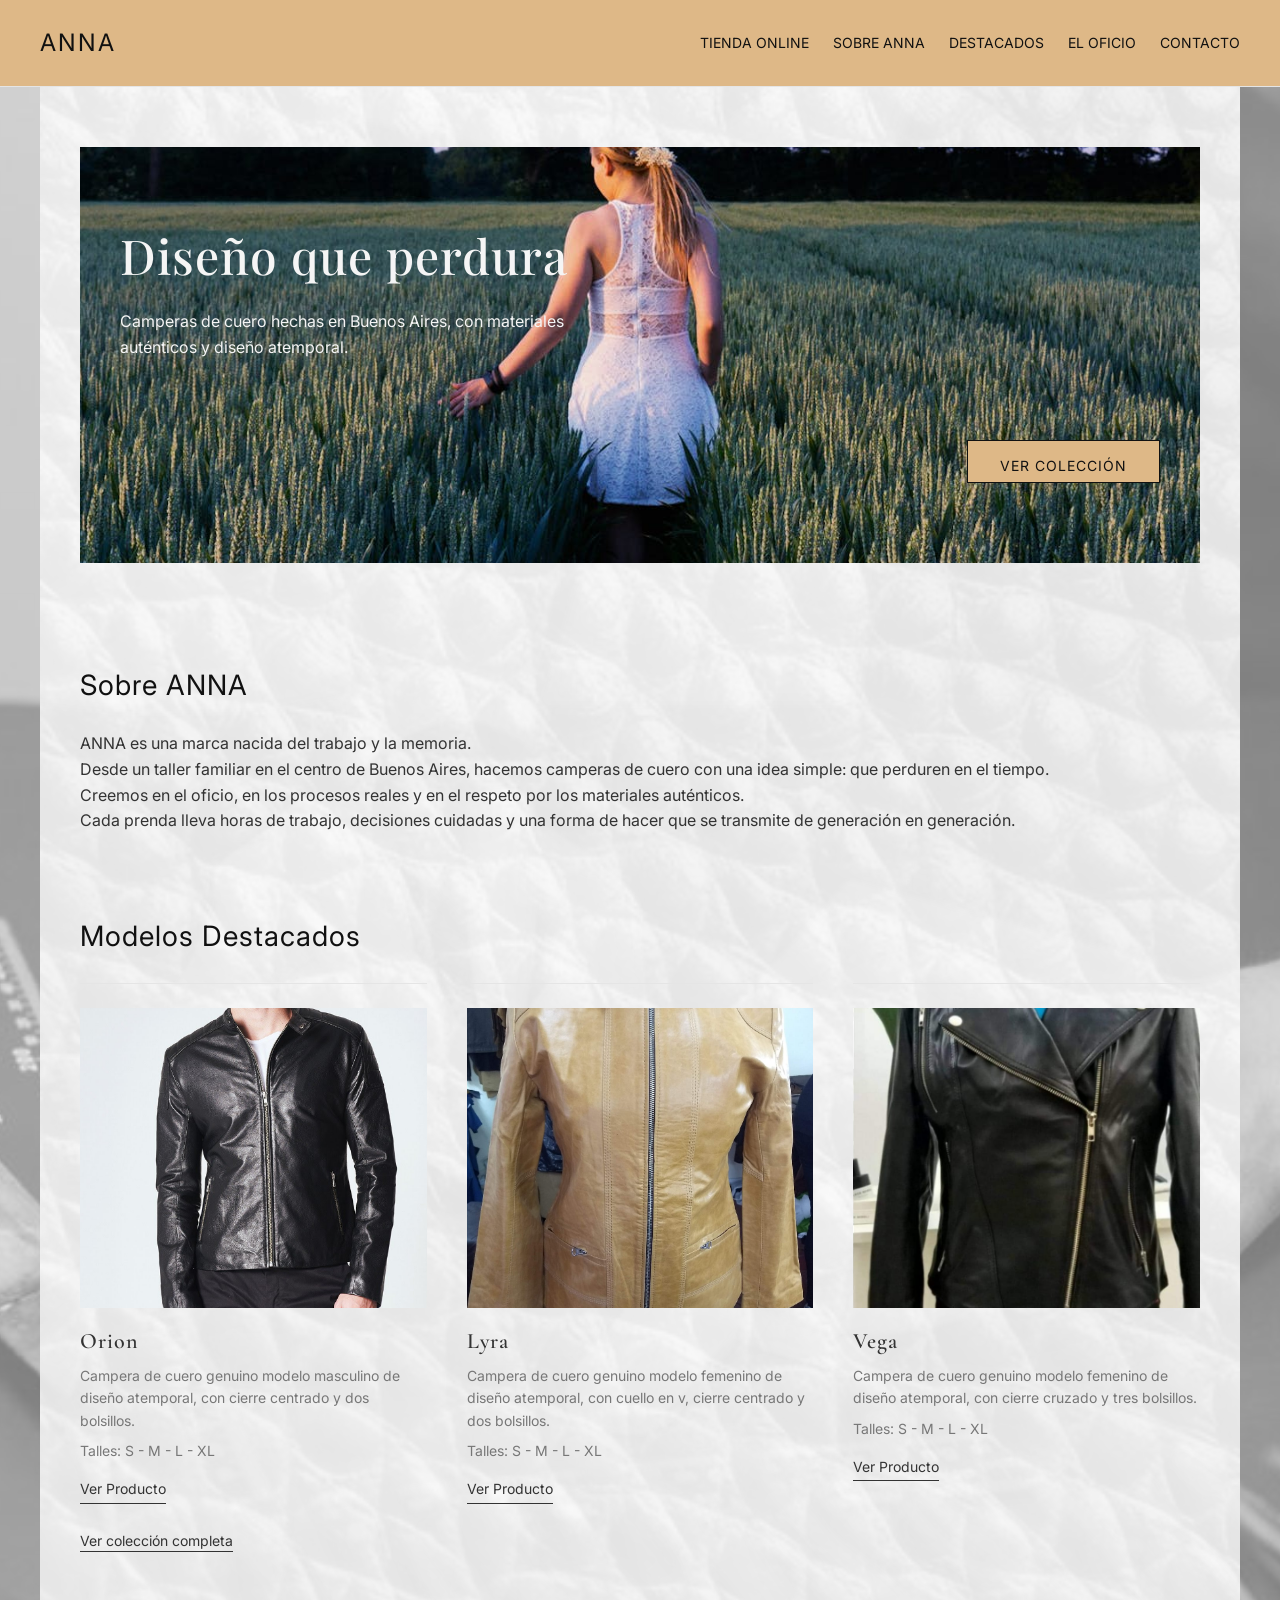
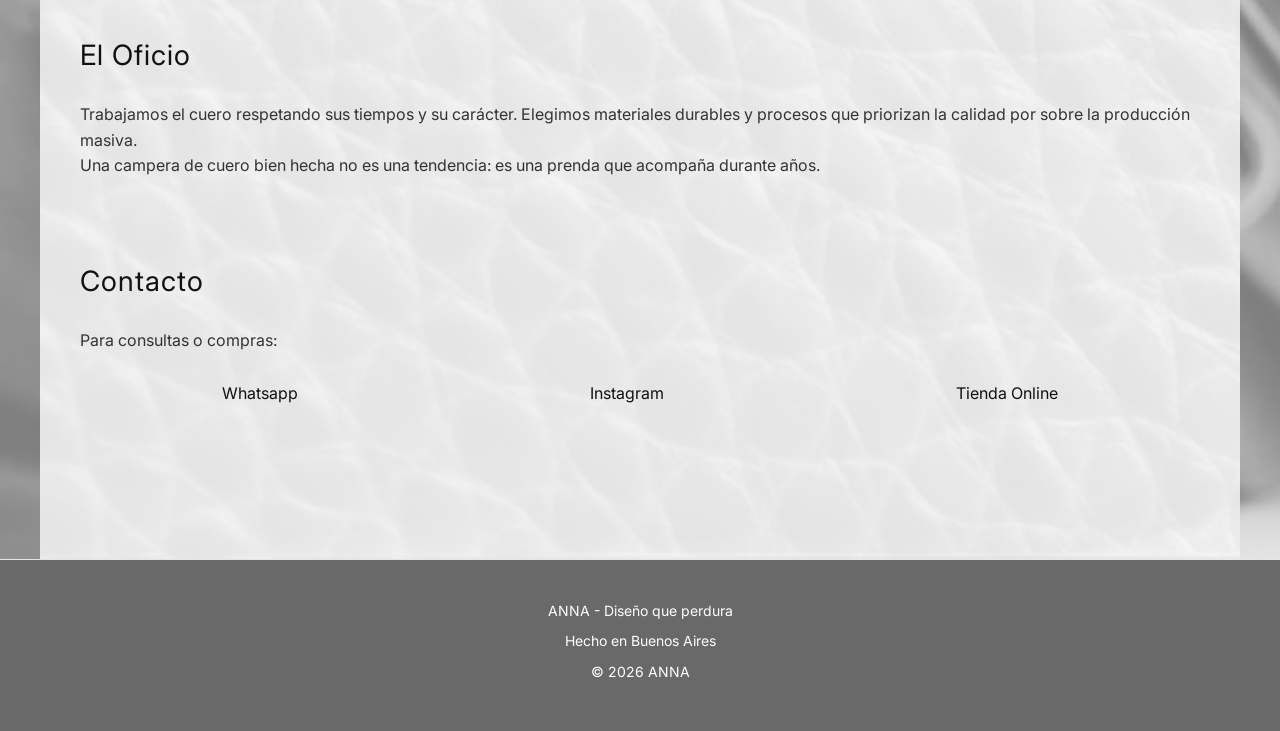
==== index.html @ 4c932712 "se agrega archivos version uno proyecto" ====
<!DOCTYPE html>
<html lang="en">
<head>
    <meta charset="UTF-8">
    <meta name="viewport" content="width=device-width, initial-scale=1.0">
    <link rel="stylesheet" href="styles/styles.css">
    <link rel="preconnect" href="https://fonts.googleapis.com">
    <link rel="preconnect" href="https://fonts.gstatic.com" crossorigin>
    <link href="https://fonts.googleapis.com/css2?family=Inter:wght@300;400;500&family=Cormorant+Garamond:wght@400;500&display=swap" rel="stylesheet">
    <link href="https://fonts.googleapis.com/css2?family=Inter:wght@300;400;500&family=Cormorant+Garamond:wght@400;500&family=Playfair+Display:wght@400;500&display=swap" rel="stylesheet">
    <title>ANNA - Diseño que perdura</title>
</head>

<body>
    <!-- HEADER -->
    <header>
        <div>
            <!-- LOGO -->
            <a href="index.html">
                <h1>ANNA</h1>
            </a>
        </div>

        <nav>
            <ul>
                <li><a href="#">Tienda Online</a></li>
                <li><a href="#sobre-anna">Sobre ANNA</a></li>
                <li><a href="#destacados">Destacados</a></li>
                <li><a href="#oficio">El Oficio</a></li>
                <li><a href="#contacto">Contacto</a></li>
            </ul>
        </nav>
    </header>

    <!-- MAIN -->
    <main>
        <!-- Presentacion -->
        <div class="contenedor">

            <section id="hero">
                <h2>Diseño que perdura</h2>
                <p>
                    Camperas de cuero hechas en Buenos Aires, con materiales auténticos y diseño atemporal.
                </p>
                <a href="pages/coleccion.html" class="btn-principal">Ver colección</a>
            </section>

            <!-- Sobre ANNA -->
            <section id="sobre-anna">
                <h2>Sobre ANNA</h2>

                <p>
                    ANNA es una marca nacida del trabajo y la memoria.
                </p>
                <p>
                    Desde un taller familiar en el centro de Buenos Aires, hacemos camperas de cuero con una idea simple: que perduren en el tiempo.
                </p>
                <p>
                    Creemos en el oficio, en los procesos reales y en el respeto por los materiales auténticos.
                </p>
                <p>
                    Cada prenda lleva horas de trabajo, decisiones cuidadas y una forma de hacer que se transmite de generación en generación.
                </p>
            </section>

            <!-- Destacados -->
            <section id="destacados">
                <h2>Modelos Destacados</h2>

                <div class="grilla-productos">

                    <article>
                        <div class="imagen-producto">
                            <img src="images/modelo-orion-01.png" alt="Campera de cuero">
                        </div>
                        
                        <h3>Orion</h3>
                        <p>Campera de cuero genuino modelo masculino de diseño atemporal, con cierre centrado y dos bolsillos.</p>
                        <p>Talles: S - M - L - XL</p>
                        <a href="#" class="btn-secundario">Ver Producto</a>
                    </article>

                    <article>
                        <div class="imagen-producto">
                            <img src="images/modelo-lyra-01.png" alt="Campera de cuero">
                        </div>
                        
                        <h3>Lyra</h3>
                        <p>Campera de cuero genuino modelo femenino de diseño atemporal, con cuello en v, cierre centrado y dos bolsillos.</p>
                        <p>Talles: S - M - L - XL</p>
                        <a href="#" class="btn-secundario">Ver Producto</a>
                    </article>

                    <article>
                        <div class="imagen-producto">
                            <img src="images/modelo-vega-01.png" alt="Campera de cuero">
                        </div>

                        <h3>Vega</h3>
                        <p>Campera de cuero genuino modelo femenino de diseño atemporal, con cierre cruzado y tres bolsillos.</p>
                        <p>Talles: S - M - L - XL</p>
                        <a href="#" class="btn-secundario">Ver Producto</a>
                    </article>
                    
                </div>

                <a href="pages/coleccion.html" class="btn-secundario">Ver colección completa</a>
            </section>


            <!-- El Oficio -->
            <section id="oficio">
                <h2>El Oficio</h2>

                <p>
                    Trabajamos el cuero respetando sus tiempos y su carácter.
                    Elegimos materiales durables y procesos que priorizan la calidad
                    por sobre la producción masiva.   
                </p>
                <p>
                    Una campera de cuero bien hecha no es una tendencia:
                    es una prenda que acompaña durante años.
                </p>
            </section>

            <!-- Contacto -->
            <section id="contacto">
                <h2>Contacto</h2>

                <p>Para consultas o compras:</p>

                <ul>
                    <li><a href="#">Whatsapp</a></li>
                    <li><a href="#">Instagram</a></li>
                    <li><a href="#">Tienda Online</a></li>
                </ul>
            </section>

        </div>
    </main>

    <!-- FOOTER -->
    <footer>
        <p>ANNA - Diseño que perdura</p>
        <p>Hecho en Buenos Aires</p>
        <p>&copy; 2026 ANNA</p>
    </footer>
</body>

</html>
---- styles/styles.css ----
/* RESET */
* {
    margin: 0;
    padding: 0;
    box-sizing: border-box;
}

/* VARIABLES DE COLOR */
:root {
    --negro: #111;
    --gris-oscuro: #333;
    --gris-medio: #777;
    --gris-claro: #e5e5e5;
    --blanco: #fff;
}

/* ESTILOS GENERALES */
body {
    font-family: 'Inter', sans-serif;
    background-color: var(--blanco);
    color: var(--gris-oscuro);
    line-height: 1.6;
}

/* LINKS */
a {
    text-decoration: none;
    color: var(--negro);
}

a:hover {
    opacity: 0.7;
}

/* HEADER */
header {
    display: flex;
    justify-content: space-between;
    align-items: center;
    padding: 24px 40px;
    border-bottom: 1px solid var(--gris-claro);
    /* Opcion 1 burlywood */
    /* Opcion 2 whitesmoke */
    background-color: burlywood;
}

header h1 {
    font-size: 24px;
    letter-spacing: 2px;
    font-weight: normal;
}

/* NAV */
nav ul {
    list-style: none;
    display: flex;
    gap: 24px;
}

nav a {
    font-size: 14px;
    text-transform: uppercase;
    color: var(--negro);
}

/* MAIN */
main {
    position: relative;
    width: 100%;
    z-index: 1;
}

    /* CAPA 1: FONDO TOTAL */
main::before {
    content: "";
    position: absolute;
    inset: 0;

    background-image: url("../images/taller-fondo.jpg");
    background-size: cover;
    background-position: center;

    filter: grayscale(100%);
    opacity: 0.50;

    z-index: -2;
}

    /* CAPA 2: CONTENIDO */
.contenedor {
    position: relative;
    max-width: 1200px;
    margin: 0 auto;
    padding: 60px 40px;

    background-color: rgba(255, 255, 255, 0.92);

    z-index: 1;
}

    /* CAPA 2: FONDO */
.contenedor::before {
    content: "";
    position: absolute;
    inset: 0;

    background-image: url("../images/cuero-fondo.jpg");
    background-size: cover;
    background-position: center;

    filter: grayscale(100%);
    opacity: 0.08;

    z-index: -1;
}
    

/* SECCIONES */
section {
    margin-bottom: 80px;
}

section h2 {
    font-size: 28px;
    font-weight: normal;
    margin-bottom: 24px;
    color: var(--negro);
}

/* HERO / PRESENTACION */
#hero {
    position: relative;
    padding: 80px 40px;
    margin-bottom: 100px;

    display: flex;
    flex-direction: column;
    justify-content: center;

    z-index: 1;
}

#hero::before {
    content: "";
    position: absolute;
    inset: 0;

    background-image: url("../images/fondo-hero.jpeg");
    background-size: cover;
    background-position: center;

    z-index: -1;
}

#hero h2 {
    font-family: 'Playfair Display', serif;
    font-size: 48px;
    font-weight: 500;
    line-height: 1.2;
    margin-bottom: 24px;
    color: whitesmoke;
}

#hero p {
    font-family: 'Inter', sans-serif;
    font-size: 16px;
    max-width: 500px;
    margin-bottom: 40px;
    color: whitesmoke;
}

#hero a {
    font-size: 14px;  
    padding-bottom: 4px;
}

/* DESTACADOS / COLECCIÓN */
section h2 {
    font-family: 'Inter', sans-serif;
    font-size: 28px;
    font-weight: 400;
    letter-spacing: 1px;
}

section article {
    border-top: 1px solid var(--gris-claro);
    padding: 24px 0;
}

section article h3 {
    font-size: 20px;
    font-weight: normal;
    margin-bottom: 8px;
}

section article p {
    font-size: 14px;
    color: var(--gris-medio);
    margin-bottom: 8px;
}

section article a {
    font-size: 14px;
    border-bottom: 1px solid var(--gris-oscuro);
    padding-bottom: 2px;
}

/* CONTACTO */
main div section ul {
    padding-top: 16px;
    display: flex;
    justify-content: space-around;
    align-items: center;
    gap: 8px;
}

#contacto ul {
    list-style: none;
}

#contacto li {
    margin-bottom: 12px;
}

#contacto p {
    padding-bottom: 12px;
}

/* FOOTER */
footer {
    border-top: 1px solid var(--gris-claro);
    padding: 40px;
    text-align: center;
    font-size: 14px;
    color: var(--blanco);
    background-color: dimgrey;
}

footer p {
    margin-bottom: 8px;
}

/* GRILLA DE PRODUCTOS */
.grilla-productos {
    display: grid;
    grid-template-columns: repeat(3, 1fr);
    gap: 40px;
}

.grilla-productos article {
    border-top: 1px solid var(--gris-claro);
    padding-top: 24px;
}

.grilla-productos article a {
    display: inline-block;
    margin-top: 8px;
}

.grilla-productos article h3 {
    font-family: 'Cormorant Garamond', serif;
    font-size: 22px;
    font-weight: 580;
    letter-spacing: 1px;
    margin-bottom: 6px;
}

/* IMAGENES DE PRODUCTO */
.imagen-producto {
    width: 100%;
    height: 300px;
    overflow: hidden;
    margin-bottom: 16px;
}

.imagen-producto img {
    width: 100%;
    height: 100%;
    object-fit: cover;
    display: block;
}

/* BOTON PRINCIPAL */
.btn-principal{
    display: inline-block;
    align-self: flex-end;
    margin-top: 40px;
    padding: 14px 32px;

    border: 1px solid var(--negro);
    color: var(--negro);
    background-color: burlywood;

    font-family: 'Inter', sans-serif;
    font-size: 14px;
    letter-spacing: 1px;
    text-transform: uppercase;

    transition: var(--negro) 0.3s ease, color 0.3s ease;
}

.btn-principal:hover {
    background-color: var(--negro);
    color: var(--blanco);
}

/* BOTON SECUNDARIO */
.btn-secundario {
    font-family: 'Inter', sans-serif;
    font-size: 14px;
    color: var(--gris-oscuro);
    border-bottom: 1px solid var(--gris-oscuro);
    padding-bottom: 2px;

    transition: opacity 0.2s ease;
}

.btn-secundario:hover {
    opacity: 0.6;
}
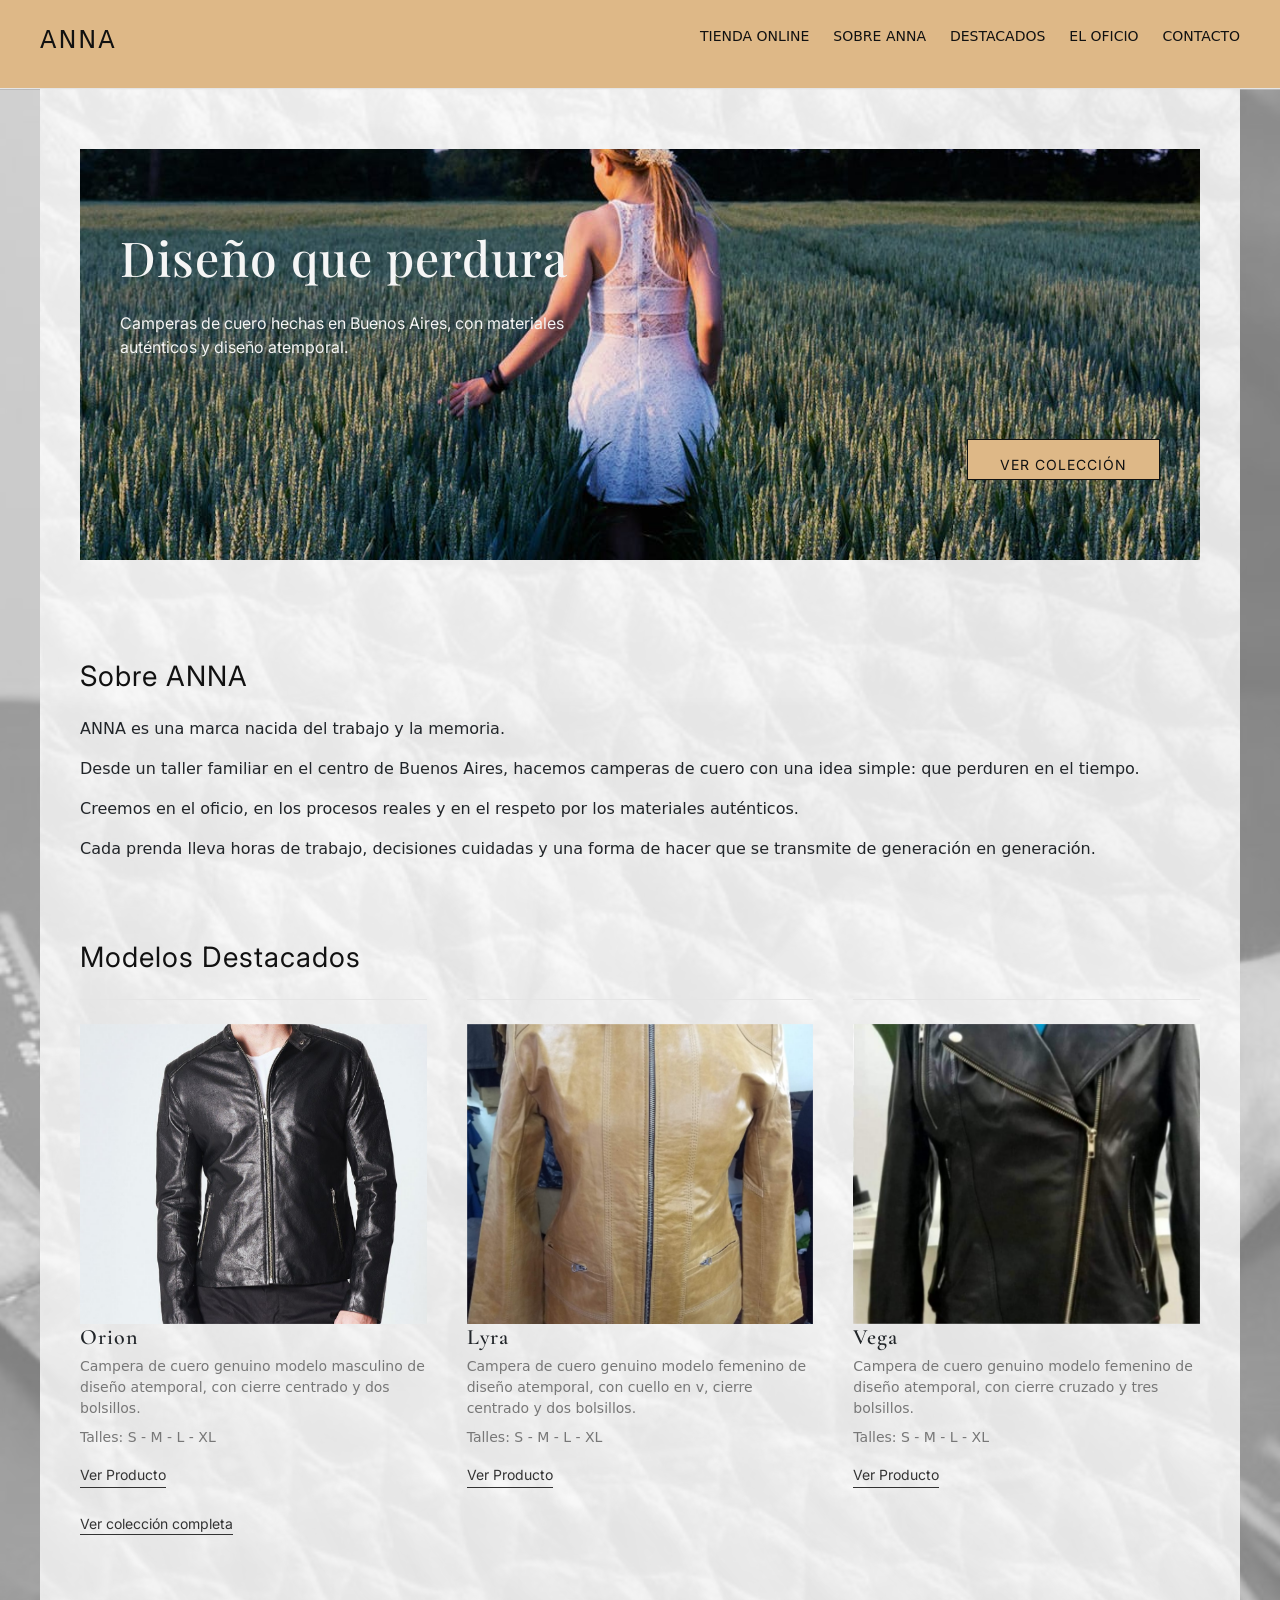
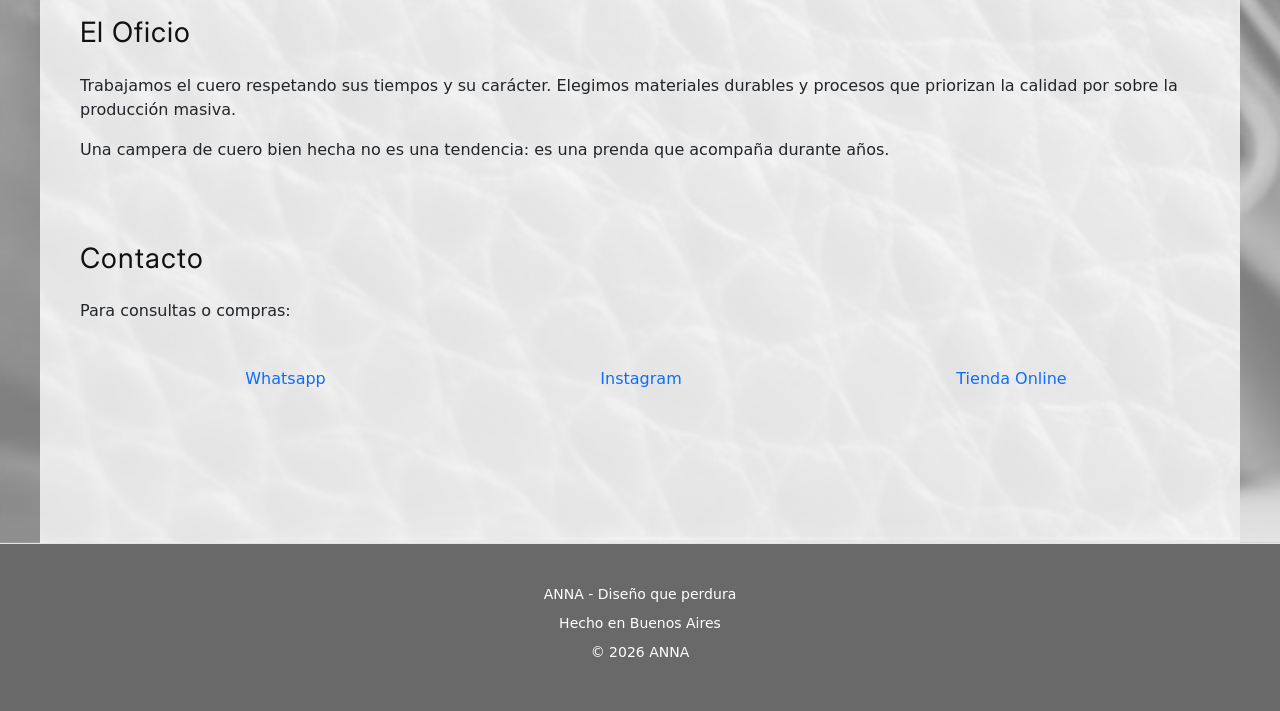
==== commit 06f0c961: "integro carrusel bootstrap en las imagenes de los productos" ====
--- a/index.html
+++ b/index.html
@@ -8,6 +8,7 @@
     <link rel="preconnect" href="https://fonts.gstatic.com" crossorigin>
     <link href="https://fonts.googleapis.com/css2?family=Inter:wght@300;400;500&family=Cormorant+Garamond:wght@400;500&display=swap" rel="stylesheet">
     <link href="https://fonts.googleapis.com/css2?family=Inter:wght@300;400;500&family=Cormorant+Garamond:wght@400;500&family=Playfair+Display:wght@400;500&display=swap" rel="stylesheet">
+    <link href="https://cdn.jsdelivr.net/npm/bootstrap@5.3.3/dist/css/bootstrap.min.css" rel="stylesheet">
     <title>ANNA - Diseño que perdura</title>
 </head>
 
@@ -16,7 +17,7 @@
     <header>
         <div>
             <!-- LOGO -->
-            <a href="index.html">
+            <a href="index.html" class="logo">
                 <h1>ANNA</h1>
             </a>
         </div>
@@ -70,8 +71,24 @@
                 <div class="grilla-productos">
 
                     <article>
-                        <div class="imagen-producto">
-                            <img src="images/modelo-orion-01.png" alt="Campera de cuero">
+                        <div id="carousel-orion" class="carousel slide" data-bs-ride="carousel">
+
+                            <div class="carousel-inner">
+
+                                <div class="carousel-item active">
+                                    <img src="images/modelo-orion-01.png" class="d-block w-100" alt="Campera Orion">
+                                </div>
+
+                                <div class="carousel-item">
+                                    <img src="images/modelo-orion-02.png" class="d-block w-100" alt="Campera Orion">
+                                </div>
+
+                                <div class="carousel-item">
+                                    <img src="images/modelo-orion-03.png" class="d-block w-100" alt="Campera Orion">
+                                </div>
+
+                            </div>
+
                         </div>
                         
                         <h3>Orion</h3>
@@ -81,8 +98,24 @@
                     </article>
 
                     <article>
-                        <div class="imagen-producto">
-                            <img src="images/modelo-lyra-01.png" alt="Campera de cuero">
+                        <div id="carousel-lyra" class="carousel slide" data-bs-ride="carousel">
+
+                            <div class="carousel-inner">
+
+                                <div class="carousel-item active">
+                                    <img src="images/modelo-lyra-01.png" class="d-block w-100" alt="Campera lyra">
+                                </div>
+
+                                <div class="carousel-item">
+                                    <img src="images/modelo-lyra-02.png" class="d-block w-100" alt="Campera lyra">
+                                </div>
+
+                                <div class="carousel-item">
+                                    <img src="images/modelo-lyra-03.png" class="d-block w-100" alt="Campera lyra">
+                                </div>
+
+                            </div>
+
                         </div>
                         
                         <h3>Lyra</h3>
@@ -92,8 +125,24 @@
                     </article>
 
                     <article>
-                        <div class="imagen-producto">
-                            <img src="images/modelo-vega-01.png" alt="Campera de cuero">
+                        <div id="carousel-vega" class="carousel slide" data-bs-ride="carousel">
+
+                            <div class="carousel-inner">
+
+                                <div class="carousel-item active">
+                                    <img src="images/modelo-vega-01.png" class="d-block w-100" alt="Campera vega">
+                                </div>
+
+                                <div class="carousel-item">
+                                    <img src="images/modelo-vega-02.png" class="d-block w-100" alt="Campera vega">
+                                </div>
+
+                                <div class="carousel-item">
+                                    <img src="images/modelo-vega-03.png" class="d-block w-100" alt="Campera vega">
+                                </div>
+
+                            </div>
+
                         </div>
 
                         <h3>Vega</h3>
@@ -145,6 +194,7 @@
         <p>Hecho en Buenos Aires</p>
         <p>&copy; 2026 ANNA</p>
     </footer>
+    <script src="https://cdn.jsdelivr.net/npm/bootstrap@5.3.3/dist/js/bootstrap.bundle.min.js"></script>
 </body>
 
 </html>
--- a/styles/styles.css
+++ b/styles/styles.css
@@ -23,13 +23,15 @@
 }
 
 /* LINKS */
-a {
+a, a:visited, a:hover, a:active {
+    text-decoration: none !important;
+    color: inherit;
+}
+
+/* Logo */
+.logo, .logo:visited, .logo:hover, .logo:active {
+    color: var(--negro) !important;
     text-decoration: none;
-    color: var(--negro);
-}
-
-a:hover {
-    opacity: 0.7;
 }
 
 /* HEADER */
@@ -265,19 +267,28 @@
     margin-bottom: 6px;
 }
 
-/* IMAGENES DE PRODUCTO */
-.imagen-producto {
-    width: 100%;
-    height: 300px;
-    overflow: hidden;
-    margin-bottom: 16px;
-}
-
-.imagen-producto img {
-    width: 100%;
-    height: 100%;
-    object-fit: cover;
-    display: block;
+/* CAROUSEL */
+.carousel img {
+    height:300px;
+    object-fit:cover;
+}
+
+.carousel-control-prev,
+.carousel-control-next{
+opacity:0;
+transition:opacity 0.3s ease;
+}
+
+.carousel:hover .carousel-control-prev,
+.carousel:hover .carousel-control-next{
+opacity:1;
+}
+
+.carousel-control-prev-icon,
+.carousel-control-next-icon{
+filter:invert(25%);
+width:20px;
+height:20px;
 }
 
 /* BOTON PRINCIPAL */
@@ -319,3 +330,69 @@
     opacity: 0.6;
 }
 
+/* MQ */
+
+/* Ajustar contenido mobile */
+@media (max-width: 600px) {
+    .contenedor {
+        padding: 40px 20px;
+    }
+}
+
+/* Grilla Tablet */
+@media (max-width: 900px) {
+    .grilla-productos {
+        grid-template-columns: repeat(2, 1fr);
+    }
+}
+
+/* Grilla Mobile */
+@media (max-width: 600px) {
+    .grilla-productos {
+        grid-template-columns: 1fr;
+    }
+}
+
+/* Header responsive */
+@media (max-width: 600px) {
+    header {
+        flex-direction: column;
+        gap: 20px;
+    }
+
+    nav ul {
+        flex-direction: column;
+        gap: 10px;
+        align-items: center;
+    }
+}
+
+/* Hero responsive */
+
+@media (max-width: 600px) {
+    #hero {
+        padding: 80px 30px;
+    }
+
+    #hero h2 {
+        font-size: 34px;
+    }
+
+    #hero p {
+        font-size: 15px;
+    }
+}
+
+/* Imagenes de producto */
+@media (max-width: 600px) {
+    .imagen-producto {
+        height: 240px;
+    }
+}
+
+/* Boton principal */
+@media (max-width: 600px) {
+    .btn-principal {
+        align-self: center;
+    }
+}
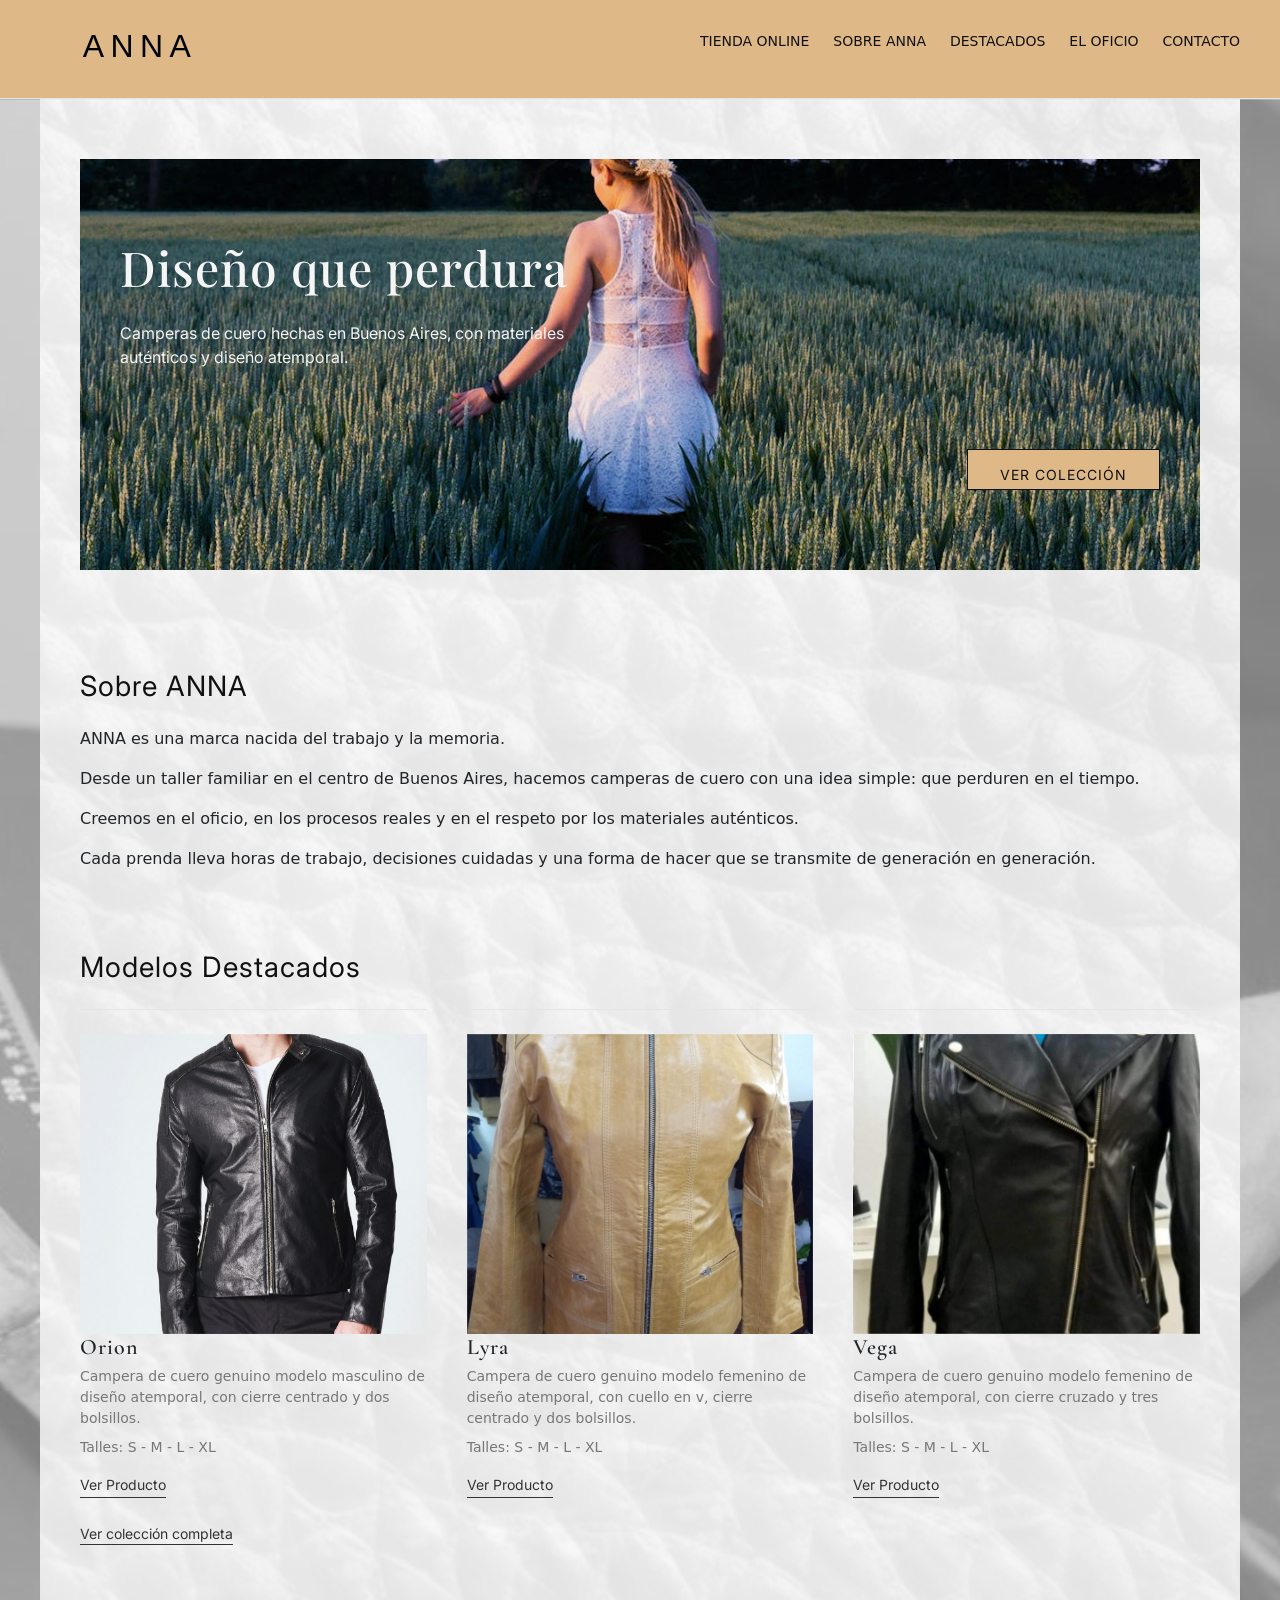
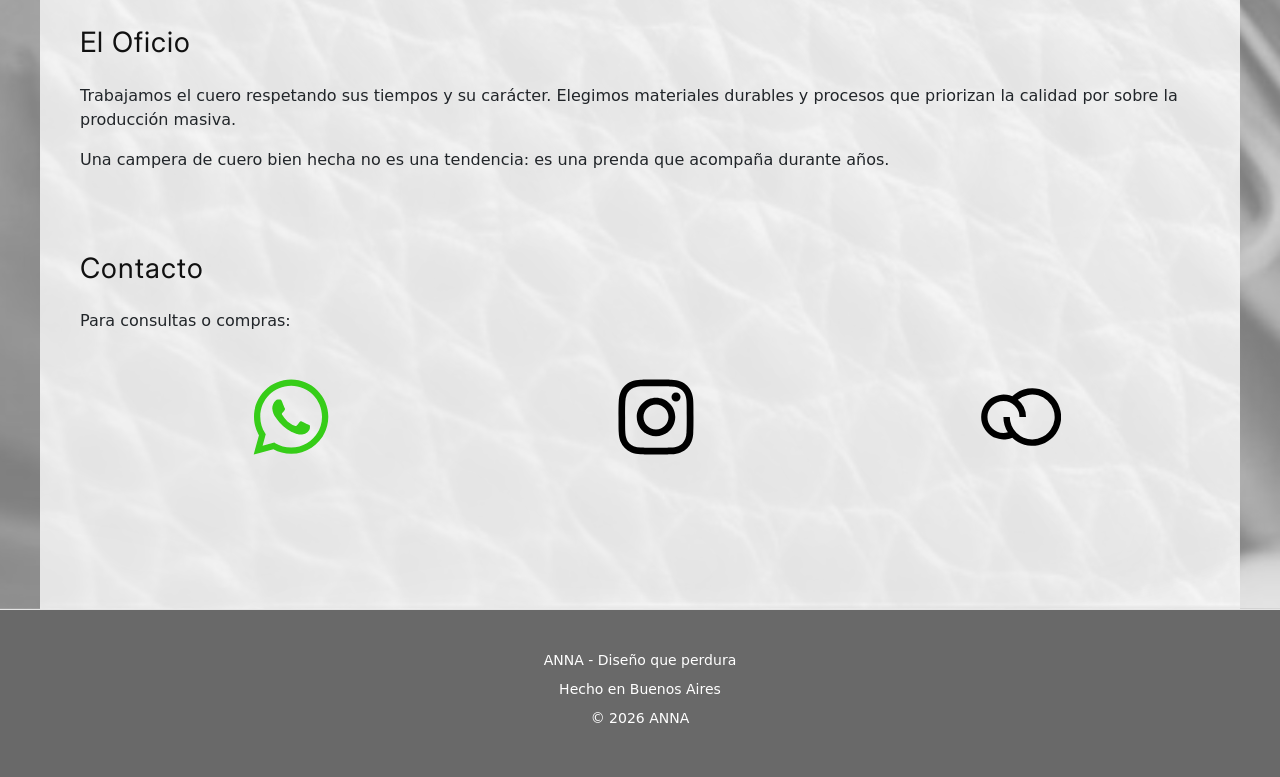
==== commit b92c5872: "agrego el logo como imagen y realizo ajustes en sus estilos" ====
--- a/index.html
+++ b/index.html
@@ -18,7 +18,7 @@
         <div>
             <!-- LOGO -->
             <a href="index.html" class="logo">
-                <h1>ANNA</h1>
+                <img src="images/logo-anna.svg" alt="ANNA">
             </a>
         </div>
 
@@ -179,10 +179,11 @@
                 <p>Para consultas o compras:</p>
 
                 <ul>
-                    <li><a href="#">Whatsapp</a></li>
-                    <li><a href="#">Instagram</a></li>
-                    <li><a href="#">Tienda Online</a></li>
+                    <li><a href="https://web.whatsapp.com/" target="_blank"><img src="images/whatsapp.svg" alt="Logo Whatsapp"></a></li>
+                    <li><a href="https://www.instagram.com/" target="_blank"><img src="images/instagram.svg" alt="Logo Instagram"></a></li>
+                    <li><a href="#"><img src="images/tiendanube.svg" alt="Logo Tiendanube"></a></li>
                 </ul>
+
             </section>
 
         </div>
--- a/styles/styles.css
+++ b/styles/styles.css
@@ -29,9 +29,10 @@
 }
 
 /* Logo */
-.logo, .logo:visited, .logo:hover, .logo:active {
-    color: var(--negro) !important;
-    text-decoration: none;
+.logo img {
+    height:50px;
+    width:auto;
+    display:block;
 }
 
 /* HEADER */
@@ -228,6 +229,11 @@
     padding-bottom: 12px;
 }
 
+#contacto img {
+    height: 80px;
+    width: 80px;
+}
+
 /* FOOTER */
 footer {
     border-top: 1px solid var(--gris-claro);
@@ -396,3 +402,12 @@
         align-self: center;
     }
 }
+
+/* Logo Mobile */
+@media (max-width:768px) {
+
+    .logo img {
+        height:28px;
+    }
+
+}
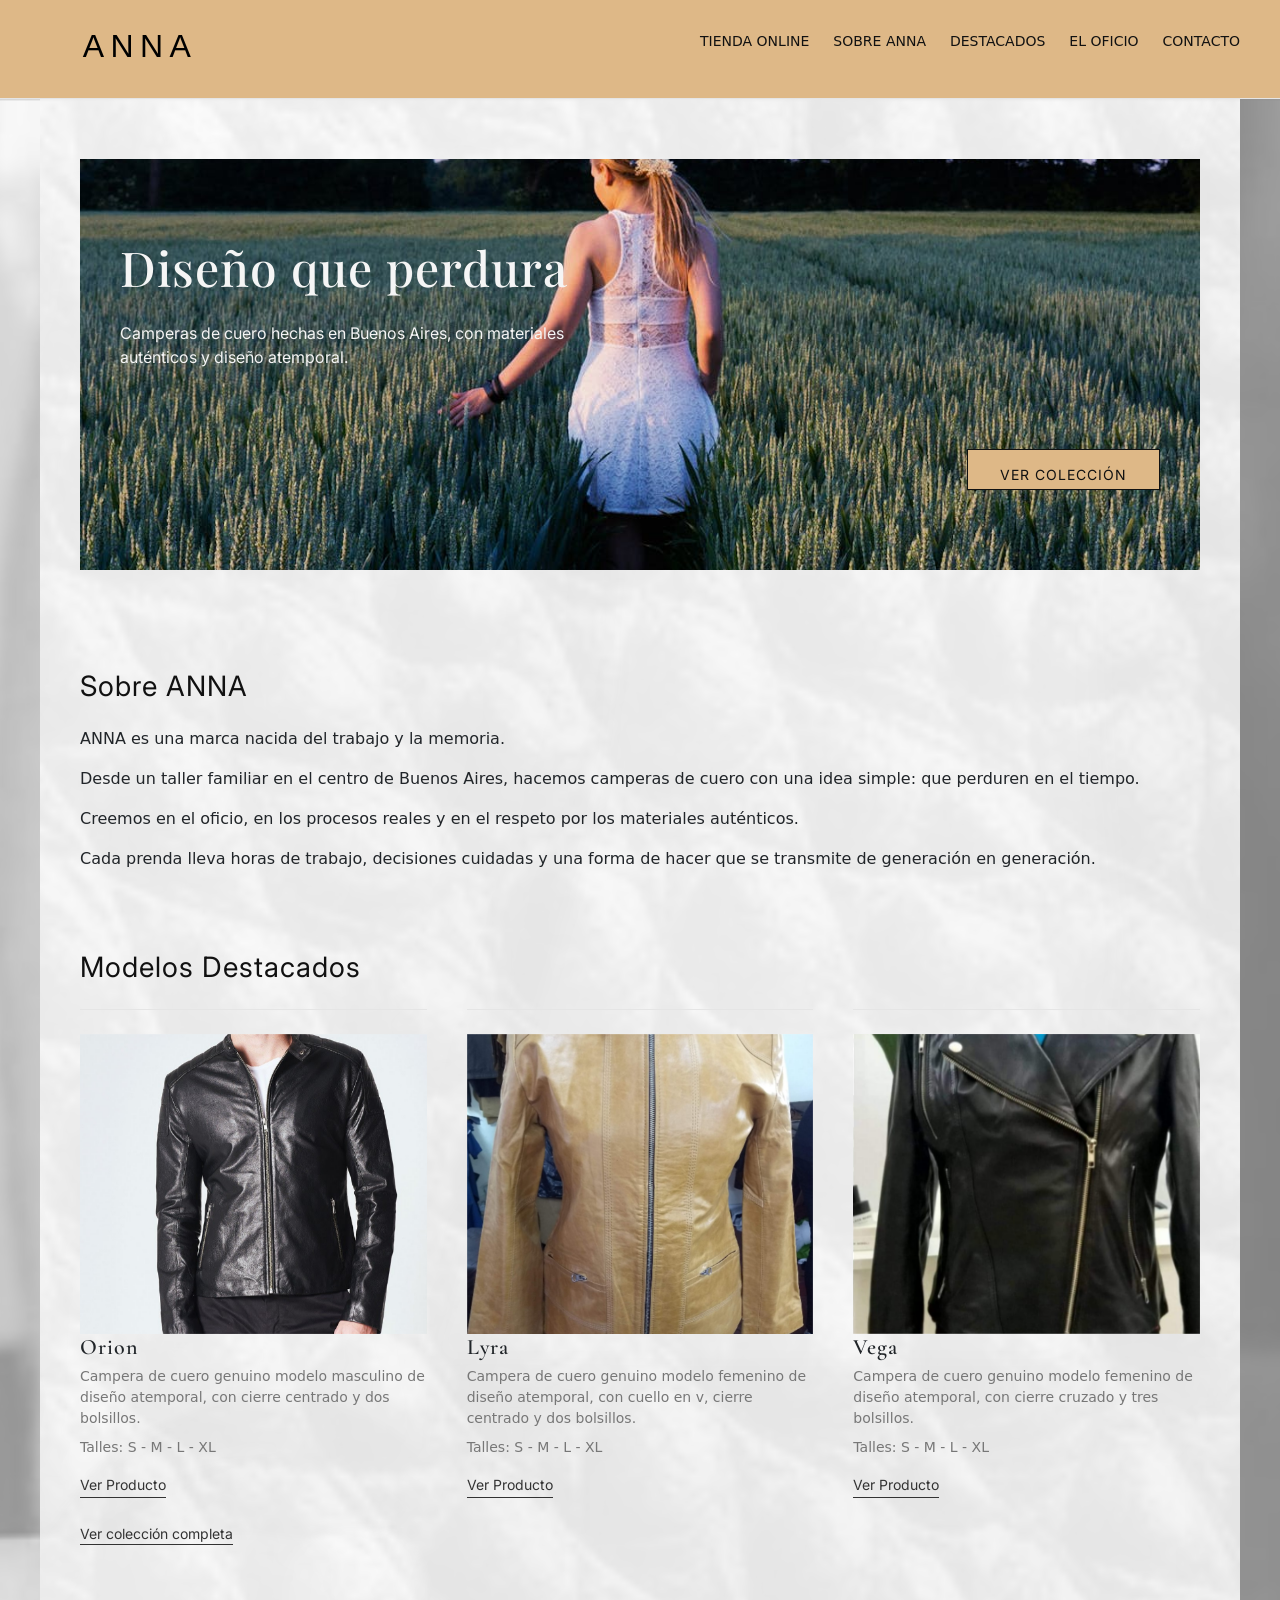
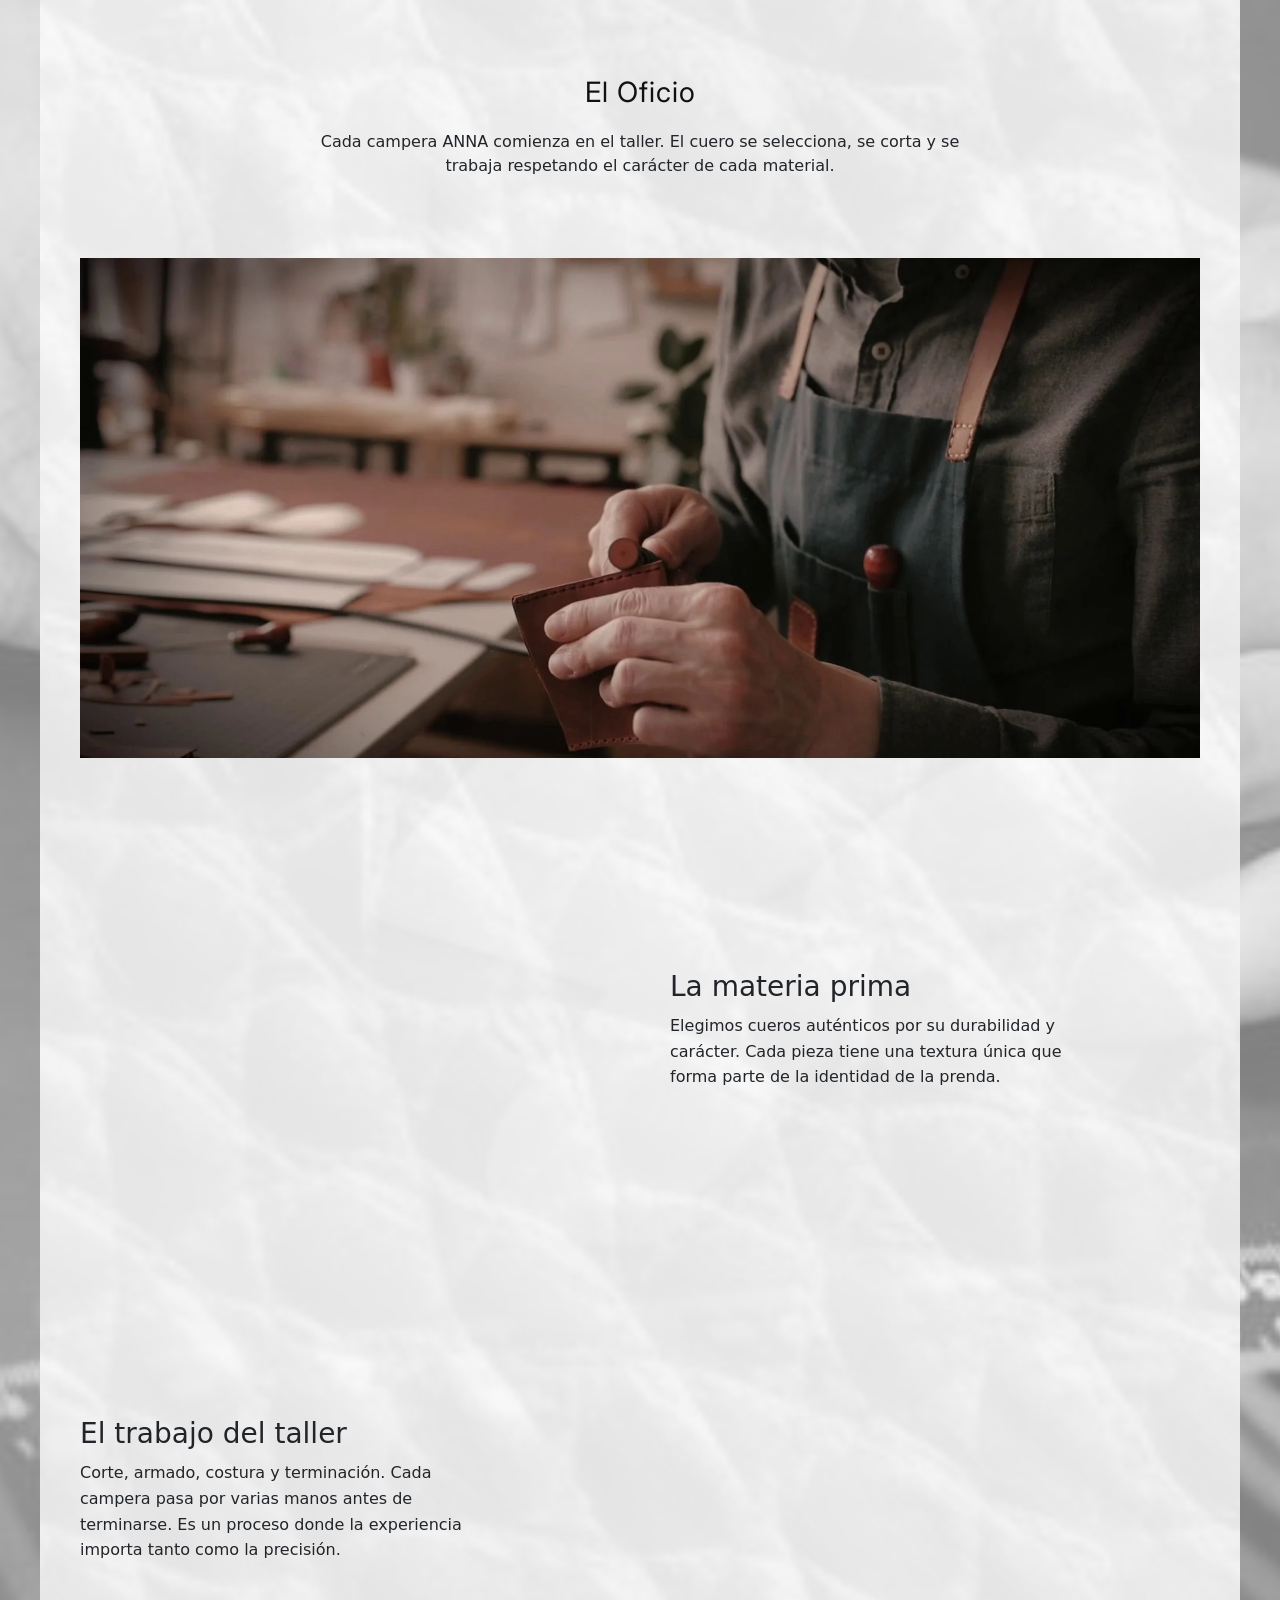
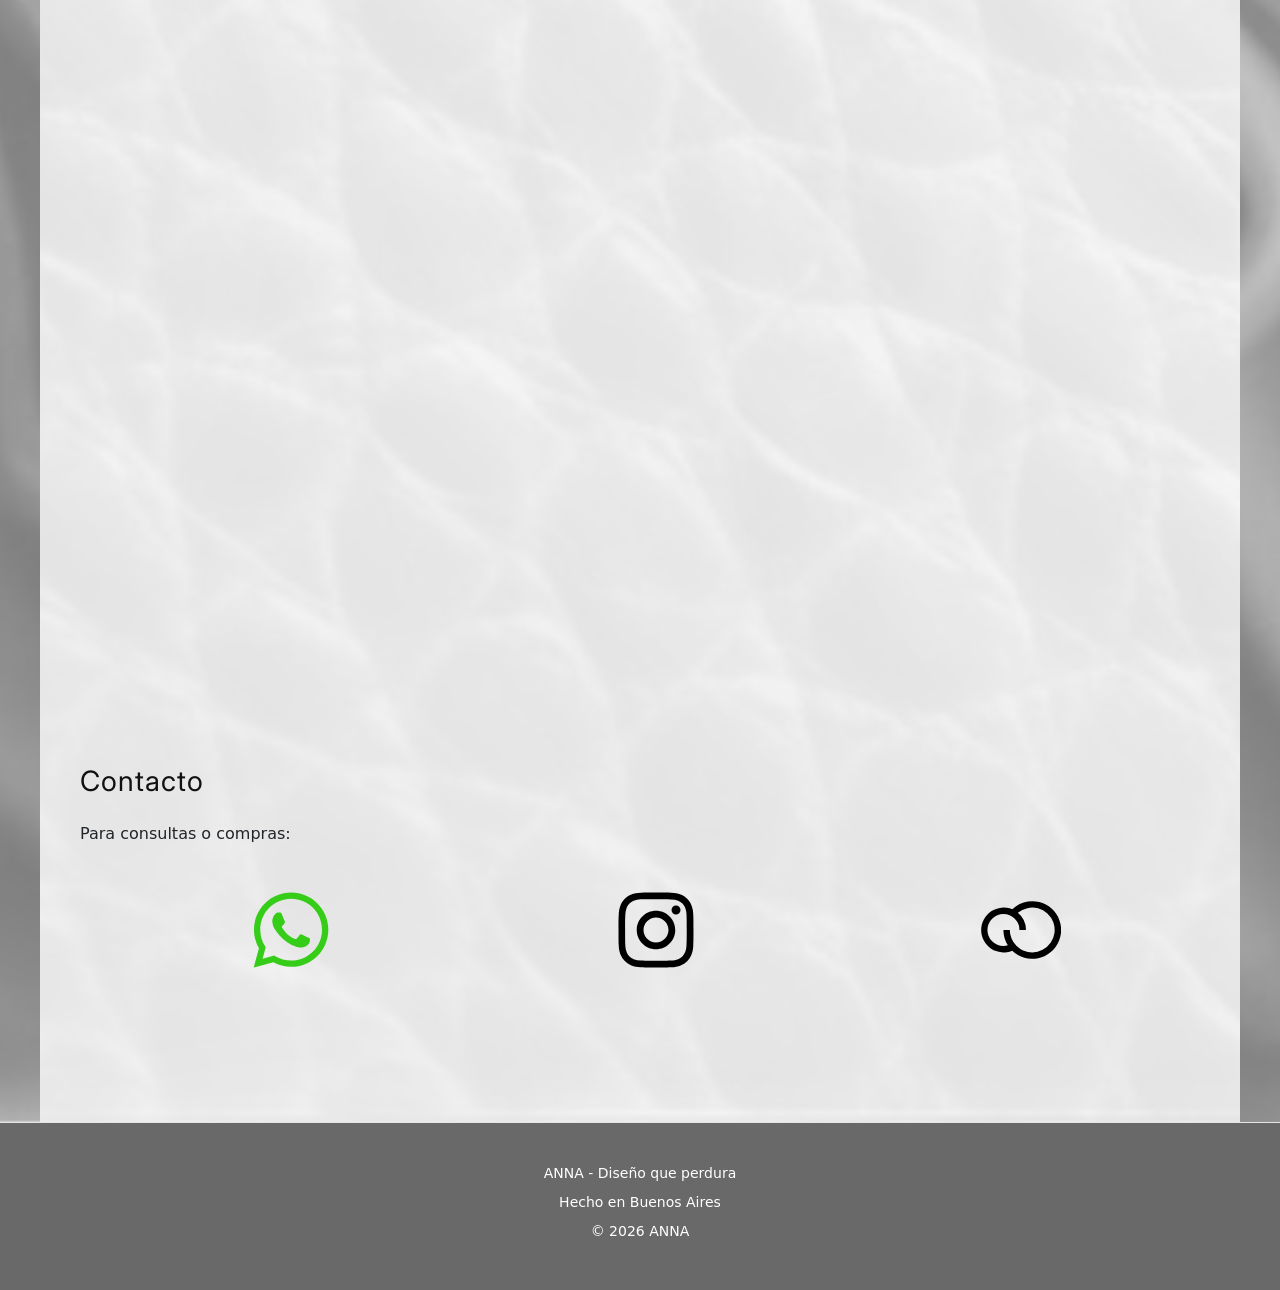
==== commit e7d1db83: "ampliamos la seccion el oficio" ====
--- a/index.html
+++ b/index.html
@@ -3,7 +3,7 @@
 <head>
     <meta charset="UTF-8">
     <meta name="viewport" content="width=device-width, initial-scale=1.0">
-    <link rel="stylesheet" href="styles/styles.css">
+    <link rel="stylesheet" href="css/styles.css">
     <link rel="preconnect" href="https://fonts.googleapis.com">
     <link rel="preconnect" href="https://fonts.gstatic.com" crossorigin>
     <link href="https://fonts.googleapis.com/css2?family=Inter:wght@300;400;500&family=Cormorant+Garamond:wght@400;500&display=swap" rel="stylesheet">
@@ -159,17 +159,62 @@
 
             <!-- El Oficio -->
             <section id="oficio">
-                <h2>El Oficio</h2>
-
-                <p>
-                    Trabajamos el cuero respetando sus tiempos y su carácter.
-                    Elegimos materiales durables y procesos que priorizan la calidad
-                    por sobre la producción masiva.   
-                </p>
-                <p>
-                    Una campera de cuero bien hecha no es una tendencia:
-                    es una prenda que acompaña durante años.
-                </p>
+
+                <div class="oficio-intro">
+                    <h2>El Oficio</h2>
+
+                    <p>
+                    Cada campera ANNA comienza en el taller.
+                    El cuero se selecciona, se corta y se trabaja respetando
+                    el carácter de cada material.
+                    </p>
+                </div>
+
+
+                <div class="oficio-hero">
+                    <img src="images/oficio-hero.jpg" alt="Taller de cuero">
+                </div>
+
+
+                <div class="oficio-grid">
+
+                    <div class="oficio-imagen">
+                        <img src="images/oficio-2.jpg" alt="Selección de cuero">
+                    </div>
+
+                    <div class="oficio-texto">
+                        <h3>La materia prima</h3>
+                        <p>
+                        Elegimos cueros auténticos por su durabilidad y carácter.
+                        Cada pieza tiene una textura única que forma parte
+                        de la identidad de la prenda.
+                        </p>
+                    </div>
+
+
+                    <div class="oficio-texto">
+                        <h3>El trabajo del taller</h3>
+                        <p>
+                        Corte, armado, costura y terminación.
+                        Cada campera pasa por varias manos antes de terminarse.
+                        Es un proceso donde la experiencia importa tanto
+                        como la precisión.
+                        </p>
+                    </div>
+
+                    <div class="oficio-imagen">
+                        <img src="images/oficio-1.jpg" alt="Trabajo en el taller">
+                    </div>
+
+                </div>
+
+
+                <div class="oficio-video">
+                    <video autoplay muted loop>
+                        <source src="videos/taller.mp4" type="video/mp4">
+                    </video>
+                </div>
+
             </section>
 
             <!-- Contacto -->
--- a/css/styles.css
+++ b/css/styles.css
@@ -0,0 +1,500 @@
+/* RESET */
+* {
+    margin: 0;
+    padding: 0;
+    box-sizing: border-box;
+}
+
+/* VARIABLES DE COLOR */
+:root {
+    --negro: #111;
+    --gris-oscuro: #333;
+    --gris-medio: #777;
+    --gris-claro: #e5e5e5;
+    --blanco: #fff;
+}
+
+/* ESTILOS GENERALES */
+body {
+    font-family: 'Inter', sans-serif;
+    background-color: var(--blanco);
+    color: var(--gris-oscuro);
+    line-height: 1.6;
+}
+
+/* LINKS */
+a, a:visited, a:hover, a:active {
+    text-decoration: none !important;
+    color: inherit;
+}
+
+/* Logo */
+.logo img {
+    height:50px;
+    width:auto;
+    display:block;
+}
+
+/* HEADER */
+header {
+    display: flex;
+    justify-content: space-between;
+    align-items: center;
+    padding: 24px 40px;
+    border-bottom: 1px solid var(--gris-claro);
+    /* Opcion 1 burlywood */
+    /* Opcion 2 whitesmoke */
+    background-color: burlywood;
+}
+
+header h1 {
+    font-size: 24px;
+    letter-spacing: 2px;
+    font-weight: normal;
+}
+
+/* NAV */
+nav ul {
+    list-style: none;
+    display: flex;
+    gap: 24px;
+}
+
+nav a {
+    font-size: 14px;
+    text-transform: uppercase;
+    color: var(--negro);
+}
+
+/* MAIN */
+main {
+    position: relative;
+    width: 100%;
+    z-index: 1;
+}
+
+    /* CAPA 1: FONDO TOTAL */
+main::before {
+    content: "";
+    position: absolute;
+    inset: 0;
+
+    background-image: url("../images/taller-fondo.jpg");
+    background-size: cover;
+    background-position: center;
+
+    filter: grayscale(100%);
+    opacity: 0.50;
+
+    z-index: -2;
+}
+
+    /* CAPA 2: CONTENIDO */ 
+.contenedor {
+    position: relative;
+    max-width: 1200px;
+    margin: 0 auto;
+    padding: 60px 40px;
+
+    background-color: rgba(255, 255, 255, 0.92);
+
+    z-index: 1;
+}
+
+    /* CAPA 2: FONDO */
+.contenedor::before {
+    content: "";
+    position: absolute;
+    inset: 0;
+
+    background-image: url("../images/cuero-fondo.jpg");
+    background-size: cover;
+    background-position: center;
+
+    filter: grayscale(100%);
+    opacity: 0.08;
+
+    z-index: -1;
+}
+
+
+/* SECCIONES */
+section {
+    margin-bottom: 80px;
+}
+
+section h2 {
+    font-size: 28px;
+    font-weight: normal;
+    margin-bottom: 24px;
+    color: var(--negro);
+}
+
+/* HERO / PRESENTACION */
+#hero {
+    position: relative;
+    padding: 80px 40px;
+    margin-bottom: 100px;
+
+    display: flex;
+    flex-direction: column;
+    justify-content: center;
+
+    z-index: 1;
+}
+
+#hero::before {
+    content: "";
+    position: absolute;
+    inset: 0;
+
+    background-image: url("../images/fondo-hero.jpeg");
+    background-size: cover;
+    background-position: center;
+
+    z-index: -1;
+}
+
+#hero h2 {
+    font-family: 'Playfair Display', serif;
+    font-size: 48px;
+    font-weight: 500;
+    line-height: 1.2;
+    margin-bottom: 24px;
+    color: whitesmoke;
+}
+
+#hero p {
+    font-family: 'Inter', sans-serif;
+    font-size: 16px;
+    max-width: 500px;
+    margin-bottom: 40px;
+    color: whitesmoke;
+}
+
+#hero a {
+    font-size: 14px;  
+    padding-bottom: 4px;
+}
+
+/* DESTACADOS / COLECCIÓN */
+section h2 {
+    font-family: 'Inter', sans-serif;
+    font-size: 28px;
+    font-weight: 400;
+    letter-spacing: 1px;
+}
+
+section article {
+    border-top: 1px solid var(--gris-claro);
+    padding: 24px 0;
+}
+
+section article h3 {
+    font-size: 20px;
+    font-weight: normal;
+    margin-bottom: 8px;
+}
+
+section article p {
+    font-size: 14px;
+    color: var(--gris-medio);
+    margin-bottom: 8px;
+}
+
+section article a {
+    font-size: 14px;
+    border-bottom: 1px solid var(--gris-oscuro);
+    padding-bottom: 2px;
+}
+
+/* OFICIO */
+
+#oficio {
+    padding-top: 50px;
+}
+
+.oficio-intro {
+    max-width: 700px;
+    margin: 0 auto 80px auto;
+    text-align: center;
+}
+
+.oficio-intro h2 {
+    margin-bottom: 20px;
+}
+
+.oficio-hero img {
+    width: 100%;
+    height: 500px;
+    object-fit: cover;
+    margin-bottom: 80px;
+}
+
+.oficio-grid {
+    display: grid;
+    grid-template-columns: 1fr 1fr;
+    gap: 60px;
+    align-items: center;
+    margin-bottom: 80px;
+}
+
+.oficio-imagen {
+    overflow: hidden;
+}
+
+.oficio-imagen img {
+    width: 100%;
+    height: 400px;
+    object-fit: cover;
+    transition: transform 0.6s ease;
+}
+
+.oficio-imagen:hover img {
+    transform: scale(1.05);
+}
+
+.oficio-texto h3 {
+    margin-bottom: 10px;
+}
+
+.oficio-texto p {
+    max-width: 420px;
+    line-height: 1.6;
+}
+
+.oficio-video video {
+    width: 100%;
+    height: 500px;
+    object-fit: cover;
+}
+
+.oficio-imagen img, .oficio-texto {
+    opacity: 0;
+    transform: translateY(40px);
+    animation: aparecer 1s ease forwards;
+    animation-timeline: view();
+    animation-range: entry 0% cover 30%;
+}
+
+@keyframes aparecer {
+    to{
+        opacity: 1;
+        transform: translateY(0);
+    }
+}
+
+/* CONTACTO */
+main div section ul {
+    padding-top: 16px;
+    display: flex;
+    justify-content: space-around;
+    align-items: center;
+    gap: 8px;
+}
+
+#contacto ul {
+    list-style: none;
+}
+
+#contacto li {
+    margin-bottom: 12px;
+}
+
+#contacto p {
+    padding-bottom: 12px;
+}
+
+#contacto img {
+    height: 80px;
+    width: 80px;
+}
+
+/* FOOTER */
+footer {
+    border-top: 1px solid var(--gris-claro);
+    padding: 40px;
+    text-align: center;
+    font-size: 14px;
+    color: var(--blanco);
+    background-color: dimgrey;
+}
+
+footer p {
+    margin-bottom: 8px;
+}
+
+/* GRILLA DE PRODUCTOS */
+.grilla-productos {
+    display: grid;
+    grid-template-columns: repeat(3, 1fr);
+    gap: 40px;
+}
+
+.grilla-productos article {
+    border-top: 1px solid var(--gris-claro);
+    padding-top: 24px;
+}
+
+.grilla-productos article a {
+    display: inline-block;
+    margin-top: 8px;
+}
+
+.grilla-productos article h3 {
+    font-family: 'Cormorant Garamond', serif;
+    font-size: 22px;
+    font-weight: 580;
+    letter-spacing: 1px;
+    margin-bottom: 6px;
+}
+
+/* CAROUSEL */
+.carousel img {
+    height: 300px;
+    object-fit: cover;
+}
+
+.carousel-control-prev, .carousel-control-next {
+    opacity: 0;
+    transition: opacity 0.3s ease;
+}
+
+.carousel:hover .carousel-control-prev, .carousel:hover .carousel-control-next {
+    opacity: 1;
+}
+
+.carousel-control-prev-icon, .carousel-control-next-icon {
+    filter: invert(25%);
+    width: 20px;
+    height: 20px;
+}
+
+/* BOTON PRINCIPAL */
+.btn-principal{
+    display: inline-block;
+    align-self: flex-end;
+    margin-top: 40px;
+    padding: 14px 32px;
+
+    border: 1px solid var(--negro);
+    color: var(--negro);
+    background-color: burlywood;
+
+    font-family: 'Inter', sans-serif;
+    font-size: 14px;
+    letter-spacing: 1px;
+    text-transform: uppercase;
+
+    transition: var(--negro) 0.3s ease, color 0.3s ease;
+}
+
+.btn-principal:hover {
+    background-color: var(--negro);
+    color: var(--blanco);
+}
+
+/* BOTON SECUNDARIO */
+.btn-secundario {
+    font-family: 'Inter', sans-serif;
+    font-size: 14px;
+    color: var(--gris-oscuro);
+    border-bottom: 1px solid var(--gris-oscuro);
+    padding-bottom: 2px;
+
+    transition: opacity 0.2s ease;
+}
+
+.btn-secundario:hover {
+    opacity: 0.6;
+}
+
+/* MQ */
+
+/* Ajustar contenido mobile */
+@media (max-width: 600px) {
+    .contenedor {
+        padding: 40px 20px;
+    }
+}
+
+/* Grilla Tablet */
+@media (max-width: 900px) {
+    .grilla-productos {
+        grid-template-columns: repeat(2, 1fr);
+    }
+}
+
+/* Grilla Mobile */
+@media (max-width: 600px) {
+    .grilla-productos {
+        grid-template-columns: 1fr;
+    }
+}
+
+/* Header responsive */
+@media (max-width: 600px) {
+    header {
+        flex-direction: column;
+        gap: 20px;
+    }
+
+    nav ul {
+        flex-direction: column;
+        gap: 10px;
+        align-items: center;
+    }
+}
+
+/* Hero responsive */
+
+@media (max-width: 600px) {
+    #hero {
+        padding: 80px 30px;
+    }
+
+    #hero h2 {
+        font-size: 34px;
+    }
+
+    #hero p {
+        font-size: 15px;
+    }
+}
+
+/* Oficio responsive */
+@media (max-width:768px) {
+
+    .oficio-grid {
+        grid-template-columns: 1fr;
+        gap: 40px;
+    }
+
+    .oficio-hero img, .oficio-video video {
+        height: 300px;
+    }
+
+}
+
+/* Imagenes de producto */
+@media (max-width: 600px) {
+    .imagen-producto {
+        height: 240px;
+    }
+}
+
+/* Boton principal */
+@media (max-width: 600px) {
+    .btn-principal {
+        align-self: center;
+    }
+}
+
+/* Logo Mobile */
+@media (max-width:768px) {
+
+    .logo img {
+        height:28px;
+    }
+
+}
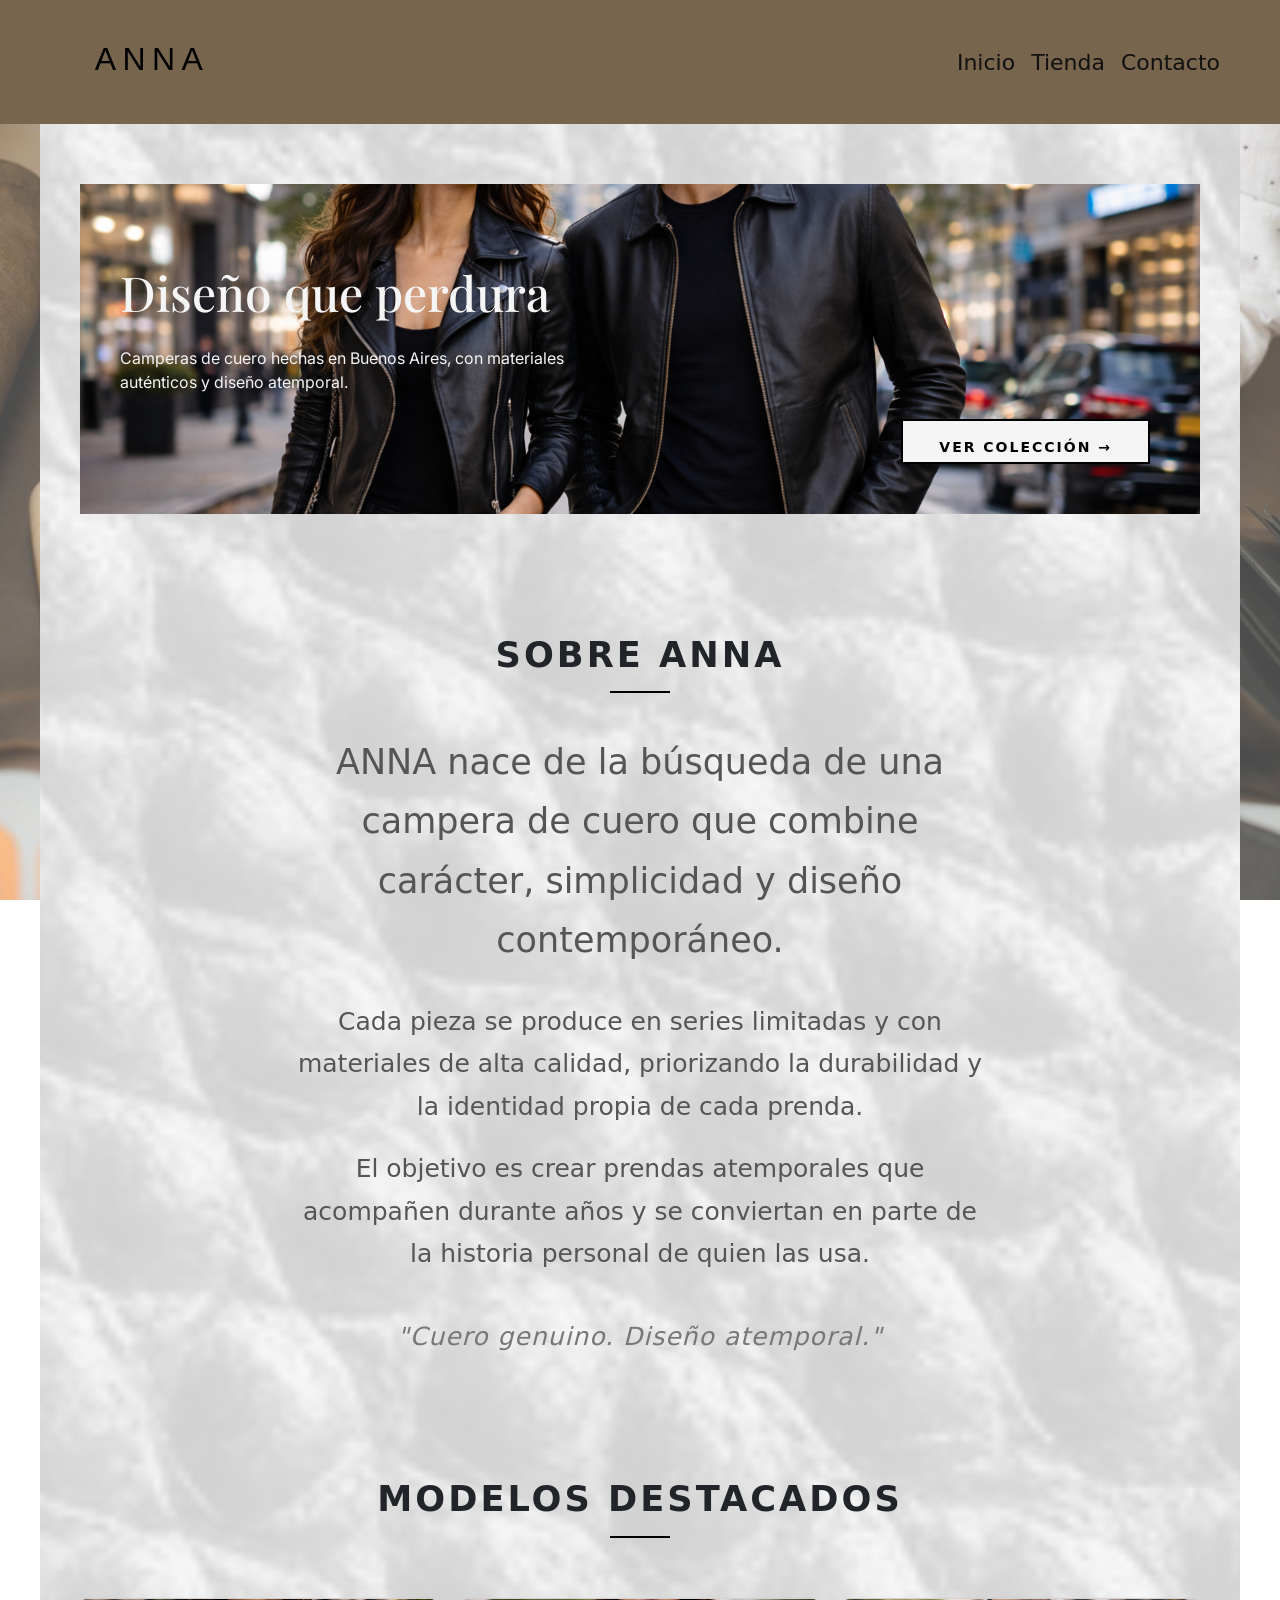
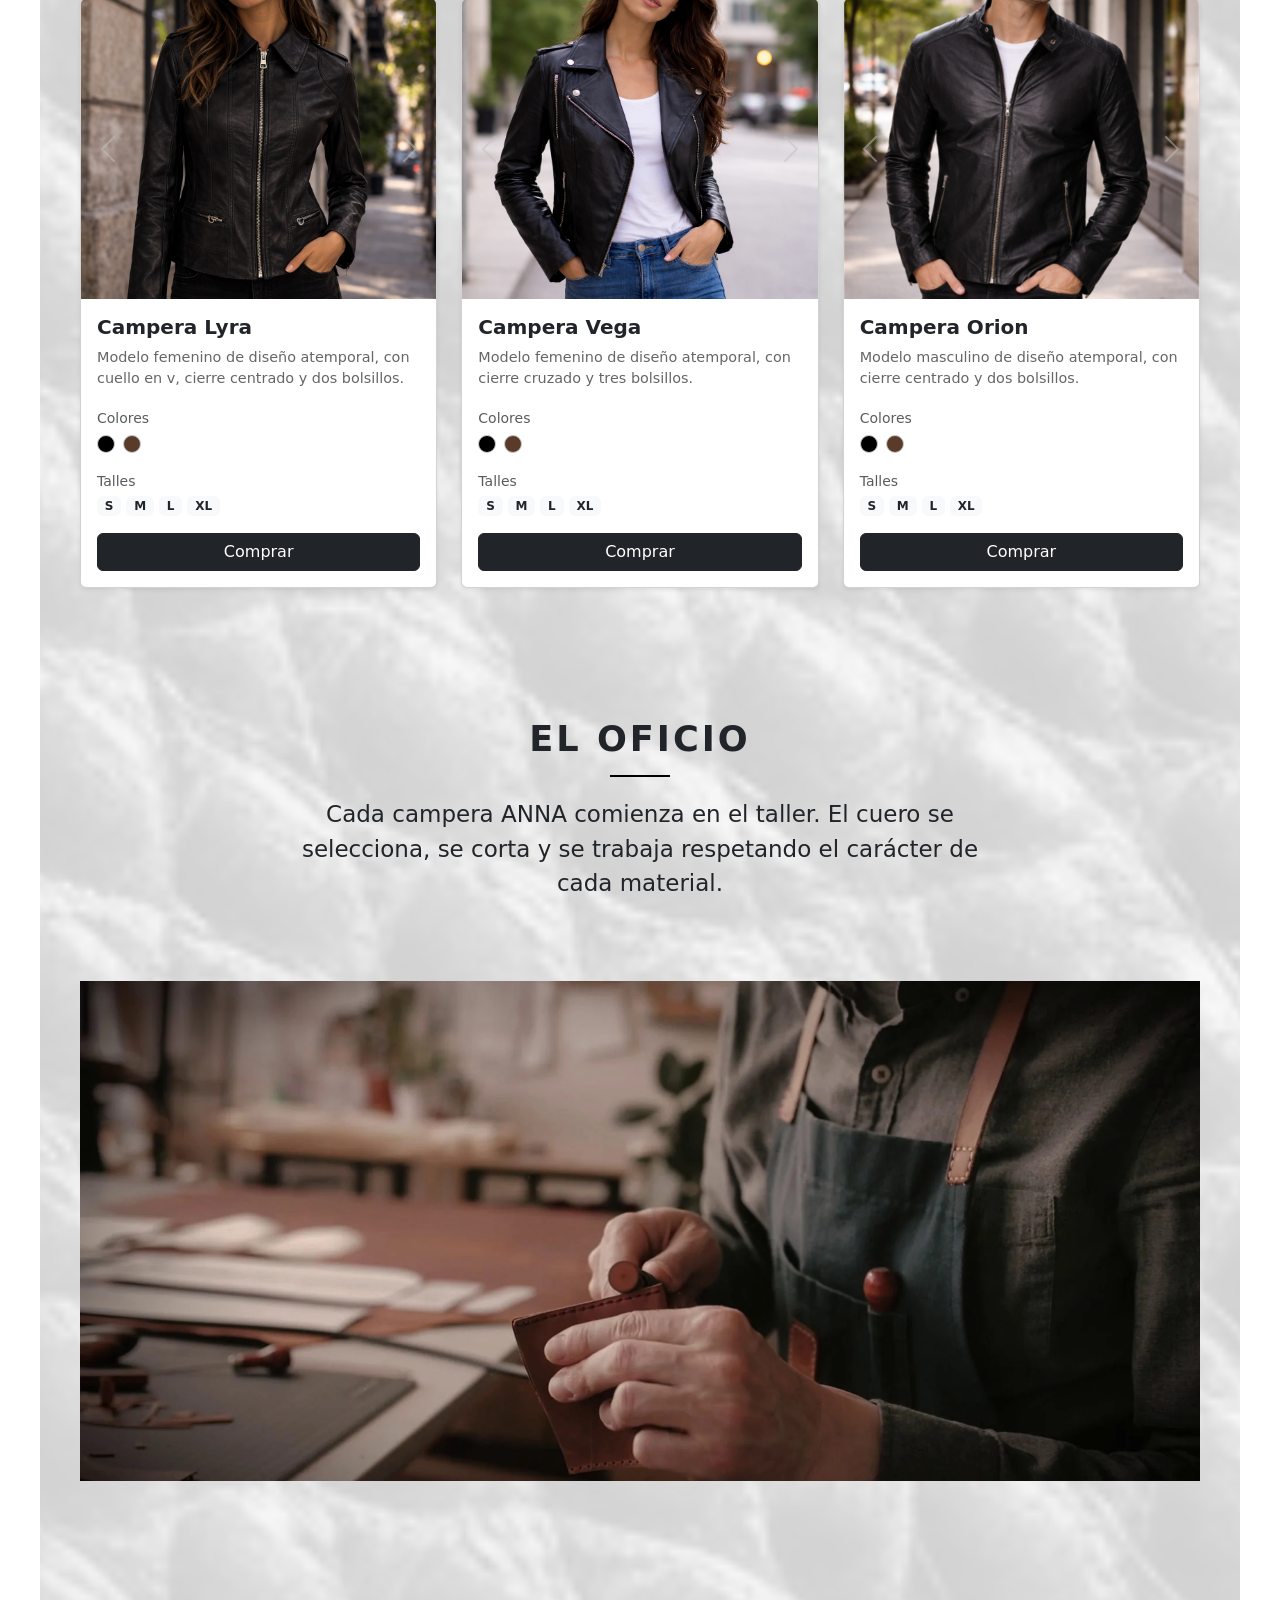
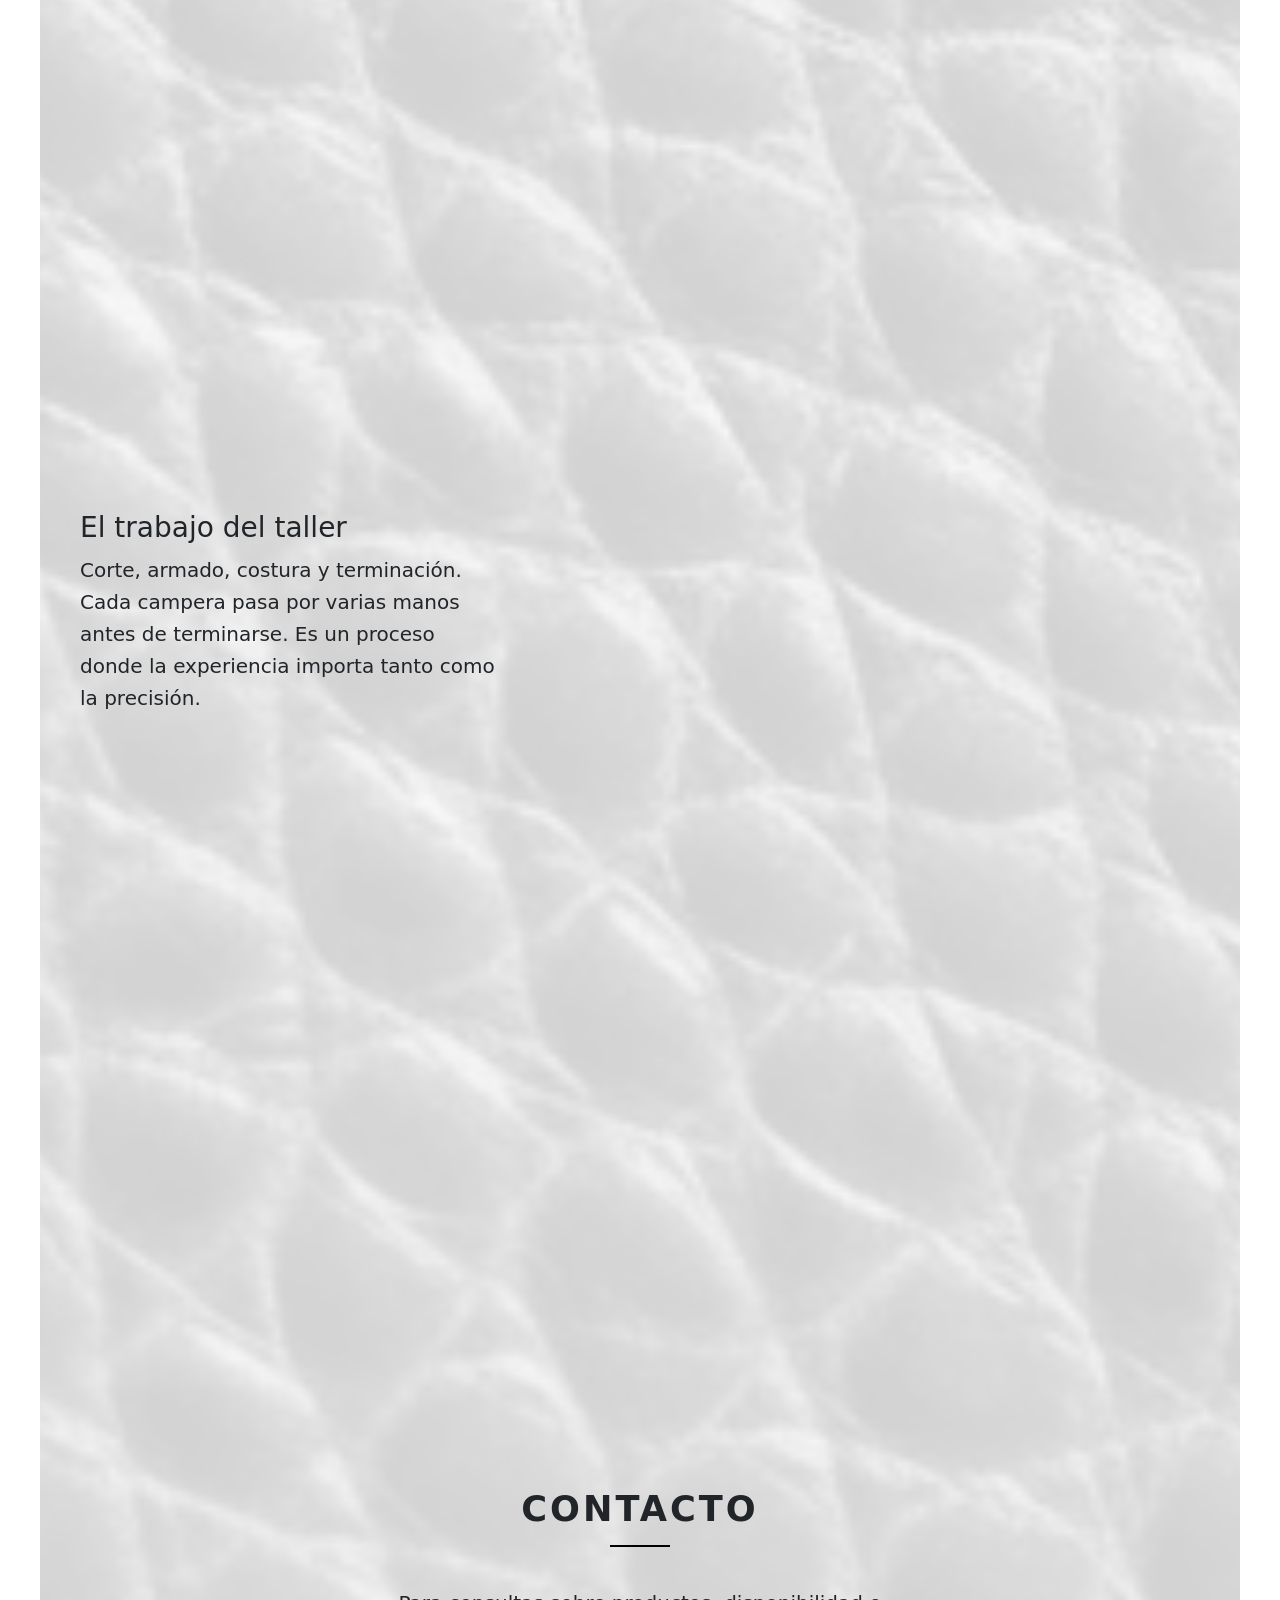
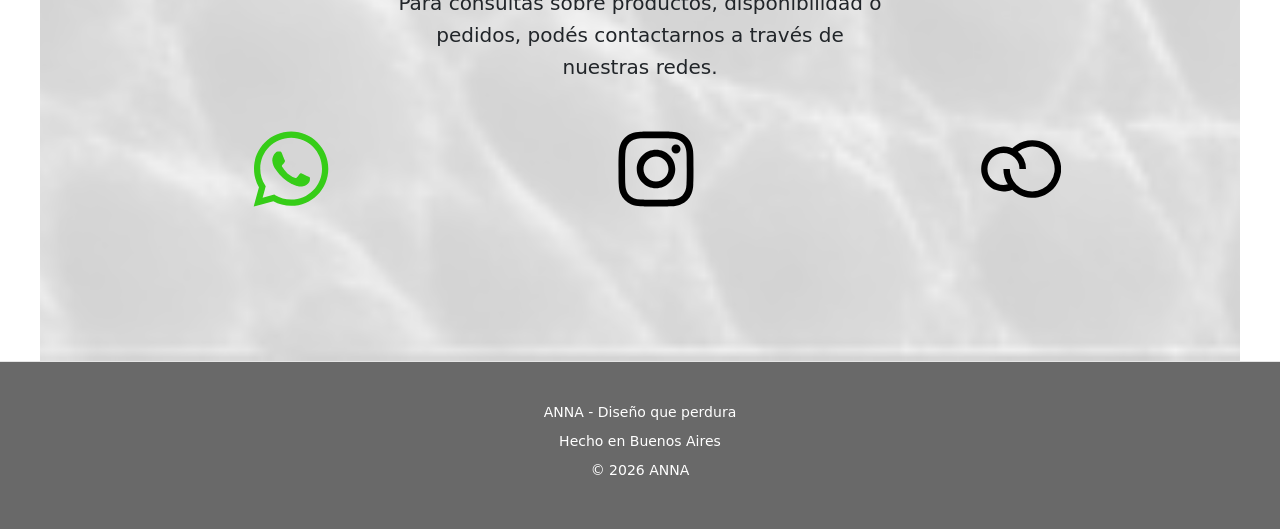
==== commit 387f2d6e: "migracion a sass casi terminada" ====
--- a/index.html
+++ b/index.html
@@ -15,21 +15,32 @@
 <body>
     <!-- HEADER -->
     <header>
-        <div>
-            <!-- LOGO -->
-            <a href="index.html" class="logo">
-                <img src="images/logo-anna.svg" alt="ANNA">
-            </a>
-        </div>
-
-        <nav>
-            <ul>
-                <li><a href="#">Tienda Online</a></li>
-                <li><a href="#sobre-anna">Sobre ANNA</a></li>
-                <li><a href="#destacados">Destacados</a></li>
-                <li><a href="#oficio">El Oficio</a></li>
-                <li><a href="#contacto">Contacto</a></li>
-            </ul>
+        <nav class="navbar navbar-expand-lg navbar-dark">
+            <div class="container-fluid">
+
+                <!-- Logo -->
+                <a class="navbar-brand" href="index.html"><img class="logo" src="images/logo-anna.svg" alt="Logo Anna"></a>
+
+                <!-- Botón hamburguesa (solo aparece cuando colapsa) -->
+                <button 
+                    class="navbar-toggler" 
+                    type="button" 
+                    data-bs-toggle="collapse" 
+                    data-bs-target="#menuNav"
+                >
+                <span class="navbar-toggler-icon"></span>
+                </button>
+
+                <!-- Menú -->
+                <div class="collapse navbar-collapse" id="menuNav">
+                <ul class="navbar-nav ms-auto">
+                    <li class="nav-item"><a class="nav-link" href="index.html">Inicio</a></li>
+                    <li class="nav-item"><a class="nav-link" href="https://anna211.mitiendanube.com/" target="_blank">Tienda</a></li>
+                    <li class="nav-item"><a class="nav-link" href="#contacto">Contacto</a></li>
+                </ul>
+                </div>
+
+            </div>
         </nav>
     </header>
 
@@ -43,117 +54,269 @@
                 <p>
                     Camperas de cuero hechas en Buenos Aires, con materiales auténticos y diseño atemporal.
                 </p>
-                <a href="pages/coleccion.html" class="btn-principal">Ver colección</a>
+
+                <a href="pages/coleccion.html" class="ver-coleccion-btn">
+                    Ver colección →
+                </a>
+
             </section>
 
             <!-- Sobre ANNA -->
             <section id="sobre-anna">
-                <h2>Sobre ANNA</h2>
-
-                <p>
-                    ANNA es una marca nacida del trabajo y la memoria.
-                </p>
-                <p>
-                    Desde un taller familiar en el centro de Buenos Aires, hacemos camperas de cuero con una idea simple: que perduren en el tiempo.
-                </p>
-                <p>
-                    Creemos en el oficio, en los procesos reales y en el respeto por los materiales auténticos.
-                </p>
-                <p>
-                    Cada prenda lleva horas de trabajo, decisiones cuidadas y una forma de hacer que se transmite de generación en generación.
-                </p>
+
+                <h2 class="section-title">Sobre ANNA</h2>
+
+                <div class="sobre-contenido">
+
+                    <p class="sobre-intro">
+                    ANNA nace de la búsqueda de una campera de cuero que combine
+                    carácter, simplicidad y diseño contemporáneo.
+                    </p>
+
+                    <p>
+                    Cada pieza se produce en series limitadas y con materiales de alta
+                    calidad, priorizando la durabilidad y la identidad propia de cada
+                    prenda.
+                    </p>
+
+                    <p>
+                    El objetivo es crear prendas atemporales que acompañen durante años
+                    y se conviertan en parte de la historia personal de quien las usa.
+                    </p>
+
+                    <p class="anna-frase">
+                    "Cuero genuino. Diseño atemporal."
+                    </p>
+
+                </div>
+
             </section>
 
             <!-- Destacados -->
             <section id="destacados">
-                <h2>Modelos Destacados</h2>
-
-                <div class="grilla-productos">
-
-                    <article>
-                        <div id="carousel-orion" class="carousel slide" data-bs-ride="carousel">
-
-                            <div class="carousel-inner">
-
-                                <div class="carousel-item active">
-                                    <img src="images/modelo-orion-01.png" class="d-block w-100" alt="Campera Orion">
-                                </div>
-
-                                <div class="carousel-item">
-                                    <img src="images/modelo-orion-02.png" class="d-block w-100" alt="Campera Orion">
-                                </div>
-
-                                <div class="carousel-item">
-                                    <img src="images/modelo-orion-03.png" class="d-block w-100" alt="Campera Orion">
-                                </div>
-
-                            </div>
-
+
+                <h2 class="section-title">Modelos destacados</h2>
+
+                <div class="row g-4">
+
+                    <div class="col-md-4">
+                        <div class="card producto-card shadow-sm h-100">
+
+                            <!-- Carousel -->
+                            <div id="carousel-lyra" class="carousel slide" data-bs-ride="carousel">
+                                <div class="carousel-inner">
+
+                                    <div class="carousel-item active">
+                                        <img src="images/modelo-lyra-01.jpg" class="d-block w-100" alt="Campera lyra">
+                                    </div>
+
+                                    <div class="carousel-item">
+                                        <img src="images/modelo-lyra-02.jpg" class="d-block w-100" alt="Campera lyra">
+                                    </div>
+
+                                    <div class="carousel-item">
+                                        <img src="images/modelo-lyra-03.jpg" class="d-block w-100" alt="Campera lyra">
+                                    </div>
+
+                                </div>
+
+                                <button class="carousel-control-prev" type="button" data-bs-target="#carousel-lyra" data-bs-slide="prev">
+                                    <span class="carousel-control-prev-icon"></span>
+                                </button>
+
+                                <button class="carousel-control-next" type="button" data-bs-target="#carousel-lyra" data-bs-slide="next">
+                                    <span class="carousel-control-next-icon"></span>
+                                </button>
+                            </div>
+
+                            <!-- Info -->
+                            <div class="card-body">
+
+                                <h5 class="card-title">Campera Lyra</h5>
+
+                                <p class="card-text">
+                                    Modelo femenino de diseño atemporal, con cuello en v, cierre centrado y dos bolsillos.
+                                </p>
+
+                                <!-- colores -->
+                                <div class="mb-3">
+                                    <small class="text-muted">Colores</small>
+
+                                    <div class="color-container">
+                                        <span class="color negro"></span>
+                                        <span class="color marron"></span>
+                                    </div>
+
+                                </div>
+
+                                <!-- talles -->
+                                <div class="mb-3">
+                                    <small class="text-muted">Talles</small>
+
+                                    <div class="talles">
+                                        <span class="badge bg-light text-dark">S</span>
+                                        <span class="badge bg-light text-dark">M</span>
+                                        <span class="badge bg-light text-dark">L</span>
+                                        <span class="badge bg-light text-dark">XL</span>
+                                    </div>
+
+                                </div>
+
+                                <!-- boton -->
+                                <a href="https://anna211.mitiendanube.com/productos/campera-de-cuero-anna-lyra/" target="_blank" class="btn btn-dark w-100">
+                                    Comprar
+                                </a>
+
+                            </div>
                         </div>
-                        
-                        <h3>Orion</h3>
-                        <p>Campera de cuero genuino modelo masculino de diseño atemporal, con cierre centrado y dos bolsillos.</p>
-                        <p>Talles: S - M - L - XL</p>
-                        <a href="#" class="btn-secundario">Ver Producto</a>
-                    </article>
-
-                    <article>
-                        <div id="carousel-lyra" class="carousel slide" data-bs-ride="carousel">
-
-                            <div class="carousel-inner">
-
-                                <div class="carousel-item active">
-                                    <img src="images/modelo-lyra-01.png" class="d-block w-100" alt="Campera lyra">
-                                </div>
-
-                                <div class="carousel-item">
-                                    <img src="images/modelo-lyra-02.png" class="d-block w-100" alt="Campera lyra">
-                                </div>
-
-                                <div class="carousel-item">
-                                    <img src="images/modelo-lyra-03.png" class="d-block w-100" alt="Campera lyra">
-                                </div>
-
-                            </div>
-
+                    </div>
+                    
+                    <div class="col-md-4">
+                        <div class="card producto-card shadow-sm h-100">
+
+                            <!-- Carousel -->
+                            <div id="carousel-vega" class="carousel slide" data-bs-ride="carousel">
+                                <div class="carousel-inner">
+
+                                    <div class="carousel-item active">
+                                        <img src="images/modelo-vega-01.jpg" class="d-block w-100" alt="Campera vega">
+                                    </div>
+
+                                    <div class="carousel-item">
+                                        <img src="images/modelo-vega-02.jpg" class="d-block w-100" alt="Campera vega">
+                                    </div>
+
+                                    <div class="carousel-item">
+                                        <img src="images/modelo-vega-03.jpg" class="d-block w-100" alt="Campera vega">
+                                    </div>
+
+                                </div>
+
+                                <button class="carousel-control-prev" type="button" data-bs-target="#carousel-vega" data-bs-slide="prev">
+                                    <span class="carousel-control-prev-icon"></span>
+                                </button>
+
+                                <button class="carousel-control-next" type="button" data-bs-target="#carousel-vega" data-bs-slide="next">
+                                    <span class="carousel-control-next-icon"></span>
+                                </button>
+                            </div>
+
+                            <!-- Info -->
+                            <div class="card-body">
+
+                                <h5 class="card-title">Campera Vega</h5>
+
+                                <p class="card-text">
+                                    Modelo femenino de diseño atemporal, con cierre cruzado y tres bolsillos.
+                                </p>
+
+                                <!-- colores -->
+                                <div class="mb-3">
+                                    <small class="text-muted">Colores</small>
+
+                                    <div class="color-container">
+                                        <span class="color negro"></span>
+                                        <span class="color marron"></span>
+                                    </div>
+
+                                </div>
+
+                                <!-- talles -->
+                                <div class="mb-3">
+                                    <small class="text-muted">Talles</small>
+
+                                    <div class="talles">
+                                        <span class="badge bg-light text-dark">S</span>
+                                        <span class="badge bg-light text-dark">M</span>
+                                        <span class="badge bg-light text-dark">L</span>
+                                        <span class="badge bg-light text-dark">XL</span>
+                                    </div>
+
+                                </div>
+
+                                <!-- boton -->
+                                <a href="https://anna211.mitiendanube.com/productos/campera-de-cuero-anna-vega/" target="_blank" class="btn btn-dark w-100">
+                                    Comprar
+                                </a>
+
+                            </div>
                         </div>
-                        
-                        <h3>Lyra</h3>
-                        <p>Campera de cuero genuino modelo femenino de diseño atemporal, con cuello en v, cierre centrado y dos bolsillos.</p>
-                        <p>Talles: S - M - L - XL</p>
-                        <a href="#" class="btn-secundario">Ver Producto</a>
-                    </article>
-
-                    <article>
-                        <div id="carousel-vega" class="carousel slide" data-bs-ride="carousel">
-
-                            <div class="carousel-inner">
-
-                                <div class="carousel-item active">
-                                    <img src="images/modelo-vega-01.png" class="d-block w-100" alt="Campera vega">
-                                </div>
-
-                                <div class="carousel-item">
-                                    <img src="images/modelo-vega-02.png" class="d-block w-100" alt="Campera vega">
-                                </div>
-
-                                <div class="carousel-item">
-                                    <img src="images/modelo-vega-03.png" class="d-block w-100" alt="Campera vega">
-                                </div>
-
-                            </div>
-
+                    </div>
+
+                    <div class="col-md-4">
+                        <div class="card producto-card shadow-sm h-100">
+
+                            <!-- Carousel -->
+                            <div id="carousel-orion" class="carousel slide" data-bs-ride="carousel">
+                                <div class="carousel-inner">
+
+                                    <div class="carousel-item active">
+                                        <img src="images/modelo-orion-01.jpg" class="d-block w-100" alt="Campera orion">
+                                    </div>
+
+                                    <div class="carousel-item">
+                                        <img src="images/modelo-orion-02.jpg" class="d-block w-100" alt="Campera orion">
+                                    </div>
+
+                                    <div class="carousel-item">
+                                        <img src="images/modelo-orion-03.jpg" class="d-block w-100" alt="Campera orion">
+                                    </div>
+
+                                </div>
+
+                                <button class="carousel-control-prev" type="button" data-bs-target="#carousel-orion" data-bs-slide="prev">
+                                    <span class="carousel-control-prev-icon"></span>
+                                </button>
+
+                                <button class="carousel-control-next" type="button" data-bs-target="#carousel-orion" data-bs-slide="next">
+                                    <span class="carousel-control-next-icon"></span>
+                                </button>
+                            </div>
+
+                            <!-- Info -->
+                            <div class="card-body">
+
+                                <h5 class="card-title">Campera Orion</h5>
+
+                                <p class="card-text">
+                                    Modelo masculino de diseño atemporal, con cierre centrado y dos bolsillos.
+                                </p>
+
+                                <!-- colores -->
+                                <div class="mb-3">
+                                    <small class="text-muted">Colores</small>
+
+                                    <div class="color-container">
+                                        <span class="color negro"></span>
+                                        <span class="color marron"></span>
+                                    </div>
+
+                                </div>
+
+                                <!-- talles -->
+                                <div class="mb-3">
+                                    <small class="text-muted">Talles</small>
+
+                                    <div class="talles">
+                                        <span class="badge bg-light text-dark">S</span>
+                                        <span class="badge bg-light text-dark">M</span>
+                                        <span class="badge bg-light text-dark">L</span>
+                                        <span class="badge bg-light text-dark">XL</span>
+                                    </div>
+
+                                </div>
+
+                                <!-- boton -->
+                                <a href="https://anna211.mitiendanube.com/productos/campera-de-cuero-anna-orion/" target="_blank" class="btn btn-dark w-100">
+                                    Comprar
+                                </a>
+
+                            </div>
                         </div>
-
-                        <h3>Vega</h3>
-                        <p>Campera de cuero genuino modelo femenino de diseño atemporal, con cierre cruzado y tres bolsillos.</p>
-                        <p>Talles: S - M - L - XL</p>
-                        <a href="#" class="btn-secundario">Ver Producto</a>
-                    </article>
-                    
-                </div>
-
-                <a href="pages/coleccion.html" class="btn-secundario">Ver colección completa</a>
+                    </div>
+
+                </div>
+
             </section>
 
 
@@ -161,7 +324,7 @@
             <section id="oficio">
 
                 <div class="oficio-intro">
-                    <h2>El Oficio</h2>
+                    <h2 class="section-title">El Oficio</h2>
 
                     <p>
                     Cada campera ANNA comienza en el taller.
@@ -219,14 +382,17 @@
 
             <!-- Contacto -->
             <section id="contacto">
-                <h2>Contacto</h2>
-
-                <p>Para consultas o compras:</p>
+                <h2 class="section-title">Contacto</h2>
+
+                <p class="contacto-texto">
+                Para consultas sobre productos, disponibilidad o pedidos,
+                podés contactarnos a través de nuestras redes.
+                </p>
 
                 <ul>
-                    <li><a href="https://web.whatsapp.com/" target="_blank"><img src="images/whatsapp.svg" alt="Logo Whatsapp"></a></li>
-                    <li><a href="https://www.instagram.com/" target="_blank"><img src="images/instagram.svg" alt="Logo Instagram"></a></li>
-                    <li><a href="#"><img src="images/tiendanube.svg" alt="Logo Tiendanube"></a></li>
+                    <li><a href="https://api.whatsapp.com/send/?phone=541170271468&text&type=phone_number&app_absent=0" target="_blank"><img src="images/whatsapp.svg" alt="Logo Whatsapp"></a></li>
+                    <li><a href="https://www.instagram.com/anna.cueros/" target="_blank"><img src="images/instagram.svg" alt="Logo Instagram"></a></li>
+                    <li><a href="https://anna211.mitiendanube.com/" target="_blank"><img src="images/tiendanube.svg" alt="Logo Tiendanube"></a></li>
                 </ul>
 
             </section>
--- a/css/styles.css
+++ b/css/styles.css
@@ -1,500 +1,478 @@
 /* RESET */
 * {
-    margin: 0;
-    padding: 0;
-    box-sizing: border-box;
-}
-
-/* VARIABLES DE COLOR */
-:root {
-    --negro: #111;
-    --gris-oscuro: #333;
-    --gris-medio: #777;
-    --gris-claro: #e5e5e5;
-    --blanco: #fff;
+  margin: 0;
+  padding: 0;
+  box-sizing: border-box;
 }
 
 /* ESTILOS GENERALES */
 body {
-    font-family: 'Inter', sans-serif;
-    background-color: var(--blanco);
-    color: var(--gris-oscuro);
-    line-height: 1.6;
+  background: none;
+}
+
+body::before {
+  content: "";
+  position: fixed;
+  top: 0;
+  left: 0;
+  width: 100%;
+  height: 100%;
+  background-image: url("../images/taller-fondo.jpg");
+  background-size: cover;
+  background-position: center;
+  filter: grayscale(10%);
+  opacity: 0.7;
+  z-index: -1;
 }
 
 /* LINKS */
 a, a:visited, a:hover, a:active {
-    text-decoration: none !important;
-    color: inherit;
+  text-decoration: none !important;
+  color: inherit;
 }
 
 /* Logo */
-.logo img {
-    height:50px;
-    width:auto;
-    display:block;
+.logo {
+  width: auto;
+  height: 50px;
+  display: block;
+}
+
+/* SECCIONES */
+section {
+  margin-bottom: 80px;
+}
+
+.section-title {
+  font-size: 2.2rem;
+  font-weight: 600;
+  text-transform: uppercase;
+  letter-spacing: 3px;
+  text-align: center;
+  margin-bottom: 40px;
+  position: relative;
+}
+
+.section-title::after {
+  content: "";
+  display: block;
+  width: 60px;
+  height: 2px;
+  background: black;
+  margin: 15px auto 0 auto;
+}
+
+#destacados h2 {
+  padding-bottom: 20px;
 }
 
 /* HEADER */
 header {
-    display: flex;
-    justify-content: space-between;
-    align-items: center;
-    padding: 24px 40px;
-    border-bottom: 1px solid var(--gris-claro);
-    /* Opcion 1 burlywood */
-    /* Opcion 2 whitesmoke */
-    background-color: burlywood;
-}
-
-header h1 {
-    font-size: 24px;
-    letter-spacing: 2px;
-    font-weight: normal;
-}
-
-/* NAV */
-nav ul {
-    list-style: none;
-    display: flex;
-    gap: 24px;
-}
-
-nav a {
-    font-size: 14px;
-    text-transform: uppercase;
-    color: var(--negro);
+  padding: 24px 40px;
+  background-color: rgb(119, 101, 77);
+}
+header .navbar {
+  background-color: rgb(119, 101, 77);
+}
+header .navbar div ul li .nav-link {
+  font-size: 22px;
+  font-weight: 500;
+  color: #111;
+}
+header .navbar div ul li .nav-link:hover, header .navbar div ul li .nav-link:focus, header .navbar div ul li .nav-link:active, header .navbar div ul li .nav-link.active {
+  color: #111;
+  box-shadow: none;
+}
+header .navbar:hover, header .navbar:focus, header .navbar:active, header .navbar.active {
+  color: #111;
+  box-shadow: none;
 }
 
 /* MAIN */
 main {
-    position: relative;
-    width: 100%;
-    z-index: 1;
-}
-
-    /* CAPA 1: FONDO TOTAL */
-main::before {
-    content: "";
-    position: absolute;
-    inset: 0;
-
-    background-image: url("../images/taller-fondo.jpg");
-    background-size: cover;
-    background-position: center;
-
-    filter: grayscale(100%);
-    opacity: 0.50;
-
-    z-index: -2;
-}
-
-    /* CAPA 2: CONTENIDO */ 
-.contenedor {
-    position: relative;
-    max-width: 1200px;
-    margin: 0 auto;
-    padding: 60px 40px;
-
-    background-color: rgba(255, 255, 255, 0.92);
-
-    z-index: 1;
-}
-
-    /* CAPA 2: FONDO */
-.contenedor::before {
-    content: "";
-    position: absolute;
-    inset: 0;
-
-    background-image: url("../images/cuero-fondo.jpg");
-    background-size: cover;
-    background-position: center;
-
-    filter: grayscale(100%);
-    opacity: 0.08;
-
-    z-index: -1;
-}
-
-
-/* SECCIONES */
-section {
-    margin-bottom: 80px;
-}
-
-section h2 {
-    font-size: 28px;
-    font-weight: normal;
-    margin-bottom: 24px;
-    color: var(--negro);
-}
-
-/* HERO / PRESENTACION */
-#hero {
-    position: relative;
-    padding: 80px 40px;
-    margin-bottom: 100px;
-
-    display: flex;
-    flex-direction: column;
-    justify-content: center;
-
-    z-index: 1;
-}
-
-#hero::before {
-    content: "";
-    position: absolute;
-    inset: 0;
-
-    background-image: url("../images/fondo-hero.jpeg");
-    background-size: cover;
-    background-position: center;
-
-    z-index: -1;
-}
-
-#hero h2 {
-    font-family: 'Playfair Display', serif;
-    font-size: 48px;
-    font-weight: 500;
-    line-height: 1.2;
-    margin-bottom: 24px;
-    color: whitesmoke;
-}
-
-#hero p {
-    font-family: 'Inter', sans-serif;
-    font-size: 16px;
-    max-width: 500px;
-    margin-bottom: 40px;
-    color: whitesmoke;
-}
-
-#hero a {
-    font-size: 14px;  
-    padding-bottom: 4px;
-}
-
-/* DESTACADOS / COLECCIÓN */
-section h2 {
-    font-family: 'Inter', sans-serif;
-    font-size: 28px;
-    font-weight: 400;
-    letter-spacing: 1px;
-}
-
-section article {
-    border-top: 1px solid var(--gris-claro);
-    padding: 24px 0;
-}
-
-section article h3 {
-    font-size: 20px;
-    font-weight: normal;
-    margin-bottom: 8px;
-}
-
-section article p {
-    font-size: 14px;
-    color: var(--gris-medio);
-    margin-bottom: 8px;
-}
-
-section article a {
-    font-size: 14px;
-    border-bottom: 1px solid var(--gris-oscuro);
-    padding-bottom: 2px;
-}
-
-/* OFICIO */
-
-#oficio {
-    padding-top: 50px;
-}
-
-.oficio-intro {
-    max-width: 700px;
-    margin: 0 auto 80px auto;
-    text-align: center;
-}
-
-.oficio-intro h2 {
-    margin-bottom: 20px;
-}
-
-.oficio-hero img {
-    width: 100%;
-    height: 500px;
-    object-fit: cover;
-    margin-bottom: 80px;
-}
-
-.oficio-grid {
-    display: grid;
-    grid-template-columns: 1fr 1fr;
-    gap: 60px;
-    align-items: center;
-    margin-bottom: 80px;
-}
-
-.oficio-imagen {
-    overflow: hidden;
-}
-
-.oficio-imagen img {
-    width: 100%;
-    height: 400px;
-    object-fit: cover;
-    transition: transform 0.6s ease;
-}
-
-.oficio-imagen:hover img {
-    transform: scale(1.05);
-}
-
-.oficio-texto h3 {
-    margin-bottom: 10px;
-}
-
-.oficio-texto p {
-    max-width: 420px;
-    line-height: 1.6;
-}
-
-.oficio-video video {
-    width: 100%;
-    height: 500px;
-    object-fit: cover;
-}
-
-.oficio-imagen img, .oficio-texto {
-    opacity: 0;
-    transform: translateY(40px);
-    animation: aparecer 1s ease forwards;
-    animation-timeline: view();
-    animation-range: entry 0% cover 30%;
+  position: relative;
+  z-index: 1;
+}
+main .contenedor {
+  position: relative;
+  max-width: 1200px;
+  margin: 0 auto;
+  padding: 60px 40px;
+  background-color: #fff;
+  z-index: 1;
+}
+main .contenedor #hero {
+  position: relative;
+  padding: 80px 40px;
+  margin-bottom: 100px;
+  display: flex;
+  justify-content: center;
+  flex-direction: column;
+  align-items: none;
+  z-index: 1;
+}
+main .contenedor #hero h2 {
+  font-family: "Playfair Display", serif;
+  font-size: 48px;
+  font-weight: 500;
+  line-height: 1.2;
+  margin-bottom: 24px;
+  color: whitesmoke;
+}
+main .contenedor #hero p {
+  font-family: "Inter", sans-serif;
+  font-size: 16px;
+  max-width: 500px;
+  margin-bottom: 40px;
+  color: whitesmoke;
+}
+main .contenedor #hero a {
+  font-size: 14px;
+  padding-bottom: 4px;
+}
+main .contenedor #hero::before {
+  content: "";
+  position: absolute;
+  inset: 0;
+  background-image: url("../images/fondo-hero.jpeg");
+  background-size: cover;
+  background-position: center;
+  z-index: -1;
+}
+main .contenedor #sobre-anna {
+  max-width: 700px;
+  margin: 120px auto;
+  text-align: center;
+}
+main .contenedor #sobre-anna .section-title, main .contenedor #sobre-anna #contacto h2, main .contenedor #contacto #sobre-anna h2, main .contenedor #sobre-anna #oficio .oficio-intro h2, main .contenedor #oficio .oficio-intro #sobre-anna h2 {
+  font-size: 2.2rem;
+  font-weight: 600;
+  text-transform: uppercase;
+  letter-spacing: 3px;
+  text-align: center;
+  margin-bottom: 40px;
+  position: relative;
+}
+main .contenedor #sobre-anna .section-title::after, main .contenedor #sobre-anna #contacto h2::after, main .contenedor #contacto #sobre-anna h2::after, main .contenedor #sobre-anna #oficio .oficio-intro h2::after, main .contenedor #oficio .oficio-intro #sobre-anna h2::after {
+  content: "";
+  display: block;
+  width: 60px;
+  height: 2px;
+  background: black;
+  margin: 15px auto 0 auto;
+}
+main .contenedor #sobre-anna .sobre-contenido .sobre-intro {
+  font-size: 35px;
+  font-weight: 500;
+  margin-bottom: 30px;
+}
+main .contenedor #sobre-anna .sobre-contenido p {
+  font-size: 25px;
+  color: #555;
+  line-height: 1.7;
+  margin-bottom: 20px;
+}
+main .contenedor #sobre-anna .sobre-contenido .anna-frase {
+  margin-top: 40px;
+  font-style: italic;
+  letter-spacing: 1px;
+  color: #777;
+}
+main .contenedor #oficio {
+  padding-top: 50px;
+}
+main .contenedor #oficio .oficio-intro {
+  font-size: 23px;
+  max-width: 700px;
+  margin: 0 auto 80px auto;
+  text-align: center;
+}
+main .contenedor #oficio .oficio-intro h2 {
+  margin-bottom: 20px;
+}
+main .contenedor #oficio .oficio-hero img {
+  width: 100%;
+  height: 500px;
+  object-fit: cover;
+  margin-bottom: 80px;
+}
+main .contenedor #oficio .oficio-grid {
+  display: grid;
+  grid-template-columns: 1fr 1fr;
+  gap: 60px;
+  align-items: center;
+  margin-bottom: 80px;
+}
+main .contenedor #oficio .oficio-grid .oficio-imagen {
+  overflow: hidden;
+}
+main .contenedor #oficio .oficio-grid .oficio-imagen img {
+  width: 100%;
+  height: 400px;
+  object-fit: cover;
+  transition: transform 0.6s ease;
+  opacity: 0;
+  transform: translateY(40px);
+  animation: aparecer 1s ease forwards;
+  animation-timeline: view();
+  animation-range: entry 0% cover 30%;
+}
+main .contenedor #oficio .oficio-grid .oficio-imagen:hover img {
+  transform: scale(1.05);
+}
+main .contenedor #oficio .oficio-grid .oficio-texto h3 {
+  margin-bottom: 10px;
+}
+main .contenedor #oficio .oficio-grid .oficio-texto p {
+  font-size: 20px;
+  max-width: 420px;
+  line-height: 1.6;
+}
+main .contenedor #oficio .oficio-grid .oficio-texto {
+  opacity: 0;
+  transform: translateY(40px);
+  animation: aparecer 1s ease forwards;
+  animation-timeline: view();
+  animation-range: entry 0% cover 30%;
+}
+main .contenedor #oficio .oficio-video video {
+  width: 100%;
+  height: 500px;
+  object-fit: cover;
+}
+main .contenedor #contacto .contacto-texto {
+  font-size: 20px;
+  text-align: center;
+  max-width: 500px;
+  margin: 0 auto 30px auto;
+  line-height: 1.6;
+}
+main .contenedor #contacto ul {
+  padding-top: 16px;
+  display: flex;
+  justify-content: space-around;
+  flex-direction: row;
+  align-items: center;
+  gap: 8px;
+  list-style: none;
+}
+main .contenedor #contacto ul li {
+  margin-bottom: 12px;
+}
+main .contenedor #contacto ul li a img {
+  width: 80px;
+  height: 80px;
+}
+main .contenedor::before {
+  content: "";
+  position: absolute;
+  inset: 0;
+  background-image: url("../images/cuero-fondo.jpg");
+  background-size: cover;
+  background-position: center;
+  filter: grayscale(100%);
+  opacity: 0.2;
+  z-index: -1;
+}
+
+.sticky-box {
+  position: sticky;
+  top: 40px;
+}
+
+.productos {
+  margin-top: 80px;
+}
+
+.producto-card {
+  border: none;
+  border-radius: 12px;
+  overflow: hidden;
+  transition: all 0.25s ease;
+}
+
+.producto-card:hover {
+  transform: translateY(-6px);
+  box-shadow: 0 10px 30px rgba(0, 0, 0, 0.15);
+}
+
+.card-title {
+  font-weight: 600;
+}
+
+.card-text {
+  font-size: 0.9rem;
+  color: #666;
+}
+
+.card img {
+  object-fit: cover;
+  height: 420px;
+}
+
+.color-container {
+  display: flex;
+  gap: 8px;
+  margin-top: 5px;
+}
+
+.color {
+  width: 18px;
+  height: 18px;
+  border-radius: 50%;
+  border: 1px solid #ccc;
+}
+
+.color.negro {
+  background: black;
+}
+
+.color.marron {
+  background: #5a3a29;
+}
+
+.coleccion-texto {
+  font-size: 20px;
+  text-align: center;
+  max-width: 500px;
+  margin: 0 auto 30px auto;
+  line-height: 1.6;
+}
+
+/* CAROUSEL */
+.carousel img {
+  height: 300px;
+  object-fit: cover;
+}
+
+.carousel-control-prev, .carousel-control-next {
+  opacity: 0;
+  transition: opacity 0.3s ease;
+}
+
+.carousel:hover .carousel-control-prev, .carousel:hover .carousel-control-next {
+  opacity: 1;
+}
+
+.carousel-control-prev-icon, .carousel-control-next-icon {
+  filter: invert(25%);
+  width: 20px;
+  height: 20px;
+}
+
+/* BOTON PRINCIPAL */
+.ver-coleccion-btn {
+  position: absolute;
+  bottom: 50px;
+  right: 50px;
+  display: inline-block;
+  padding: 16px 36px;
+  background: whitesmoke;
+  color: black;
+  text-decoration: none;
+  font-weight: 600;
+  letter-spacing: 2px;
+  text-transform: uppercase;
+  border: 2px solid black;
+  backdrop-filter: blur(6px);
+  transition: all 0.3s ease;
+}
+
+.ver-coleccion-btn:hover {
+  background: white;
+  transform: translateY(-4px);
+  box-shadow: 0 12px 30px rgba(0, 0, 0, 0.3);
 }
 
 @keyframes aparecer {
-    to{
-        opacity: 1;
-        transform: translateY(0);
-    }
-}
-
-/* CONTACTO */
-main div section ul {
-    padding-top: 16px;
-    display: flex;
-    justify-content: space-around;
-    align-items: center;
-    gap: 8px;
-}
-
-#contacto ul {
-    list-style: none;
-}
-
-#contacto li {
-    margin-bottom: 12px;
-}
-
-#contacto p {
-    padding-bottom: 12px;
-}
-
-#contacto img {
-    height: 80px;
-    width: 80px;
-}
-
+  to {
+    opacity: 1;
+    transform: translateY(0);
+  }
+}
 /* FOOTER */
 footer {
-    border-top: 1px solid var(--gris-claro);
-    padding: 40px;
-    text-align: center;
-    font-size: 14px;
-    color: var(--blanco);
-    background-color: dimgrey;
-}
-
+  border-top: 1px solid #e5e5e5;
+  padding: 40px;
+  text-align: center;
+  font-size: 14px;
+  color: #fff;
+  background-color: dimgrey;
+}
 footer p {
-    margin-bottom: 8px;
-}
-
-/* GRILLA DE PRODUCTOS */
-.grilla-productos {
-    display: grid;
-    grid-template-columns: repeat(3, 1fr);
-    gap: 40px;
-}
-
-.grilla-productos article {
-    border-top: 1px solid var(--gris-claro);
-    padding-top: 24px;
-}
-
-.grilla-productos article a {
-    display: inline-block;
-    margin-top: 8px;
-}
-
-.grilla-productos article h3 {
-    font-family: 'Cormorant Garamond', serif;
-    font-size: 22px;
-    font-weight: 580;
-    letter-spacing: 1px;
-    margin-bottom: 6px;
-}
-
-/* CAROUSEL */
-.carousel img {
-    height: 300px;
-    object-fit: cover;
-}
-
-.carousel-control-prev, .carousel-control-next {
-    opacity: 0;
-    transition: opacity 0.3s ease;
-}
-
-.carousel:hover .carousel-control-prev, .carousel:hover .carousel-control-next {
-    opacity: 1;
-}
-
-.carousel-control-prev-icon, .carousel-control-next-icon {
-    filter: invert(25%);
-    width: 20px;
-    height: 20px;
-}
-
-/* BOTON PRINCIPAL */
-.btn-principal{
-    display: inline-block;
-    align-self: flex-end;
-    margin-top: 40px;
-    padding: 14px 32px;
-
-    border: 1px solid var(--negro);
-    color: var(--negro);
-    background-color: burlywood;
-
-    font-family: 'Inter', sans-serif;
-    font-size: 14px;
-    letter-spacing: 1px;
-    text-transform: uppercase;
-
-    transition: var(--negro) 0.3s ease, color 0.3s ease;
-}
-
-.btn-principal:hover {
-    background-color: var(--negro);
-    color: var(--blanco);
-}
-
-/* BOTON SECUNDARIO */
-.btn-secundario {
-    font-family: 'Inter', sans-serif;
-    font-size: 14px;
-    color: var(--gris-oscuro);
-    border-bottom: 1px solid var(--gris-oscuro);
-    padding-bottom: 2px;
-
-    transition: opacity 0.2s ease;
-}
-
-.btn-secundario:hover {
-    opacity: 0.6;
+  margin-bottom: 8px;
 }
 
 /* MQ */
-
 /* Ajustar contenido mobile */
 @media (max-width: 600px) {
-    .contenedor {
-        padding: 40px 20px;
-    }
-}
-
+  .contenedor {
+    padding: 40px 20px;
+  }
+}
 /* Grilla Tablet */
 @media (max-width: 900px) {
-    .grilla-productos {
-        grid-template-columns: repeat(2, 1fr);
-    }
-}
-
+  .grilla-productos {
+    grid-template-columns: repeat(2, 1fr);
+  }
+}
 /* Grilla Mobile */
 @media (max-width: 600px) {
-    .grilla-productos {
-        grid-template-columns: 1fr;
-    }
-}
-
+  .grilla-productos {
+    grid-template-columns: 1fr;
+  }
+}
 /* Header responsive */
 @media (max-width: 600px) {
-    header {
-        flex-direction: column;
-        gap: 20px;
-    }
-
-    nav ul {
-        flex-direction: column;
-        gap: 10px;
-        align-items: center;
-    }
-}
-
+  header {
+    flex-direction: column;
+    gap: 20px;
+  }
+  nav ul {
+    flex-direction: column;
+    gap: 10px;
+    align-items: center;
+  }
+}
 /* Hero responsive */
-
-@media (max-width: 600px) {
-    #hero {
-        padding: 80px 30px;
-    }
-
-    #hero h2 {
-        font-size: 34px;
-    }
-
-    #hero p {
-        font-size: 15px;
-    }
-}
-
+@media (max-width: 600px) {
+  #hero {
+    padding: 80px 30px;
+  }
+  #hero h2 {
+    font-size: 34px;
+  }
+  #hero p {
+    font-size: 15px;
+  }
+}
 /* Oficio responsive */
-@media (max-width:768px) {
-
-    .oficio-grid {
-        grid-template-columns: 1fr;
-        gap: 40px;
-    }
-
-    .oficio-hero img, .oficio-video video {
-        height: 300px;
-    }
-
-}
-
+@media (max-width: 768px) {
+  .oficio-grid {
+    grid-template-columns: 1fr;
+    gap: 40px;
+  }
+  .oficio-hero img, .oficio-video video {
+    height: 300px;
+  }
+}
 /* Imagenes de producto */
 @media (max-width: 600px) {
-    .imagen-producto {
-        height: 240px;
-    }
-}
-
+  .imagen-producto {
+    height: 240px;
+  }
+}
 /* Boton principal */
 @media (max-width: 600px) {
-    .btn-principal {
-        align-self: center;
-    }
-}
-
+  .btn-principal {
+    align-self: center;
+  }
+}
 /* Logo Mobile */
-@media (max-width:768px) {
-
-    .logo img {
-        height:28px;
-    }
-
-}+@media (max-width: 768px) {
+  .logo img {
+    height: 28px;
+  }
+}
+
+/*# sourceMappingURL=styles.css.map */
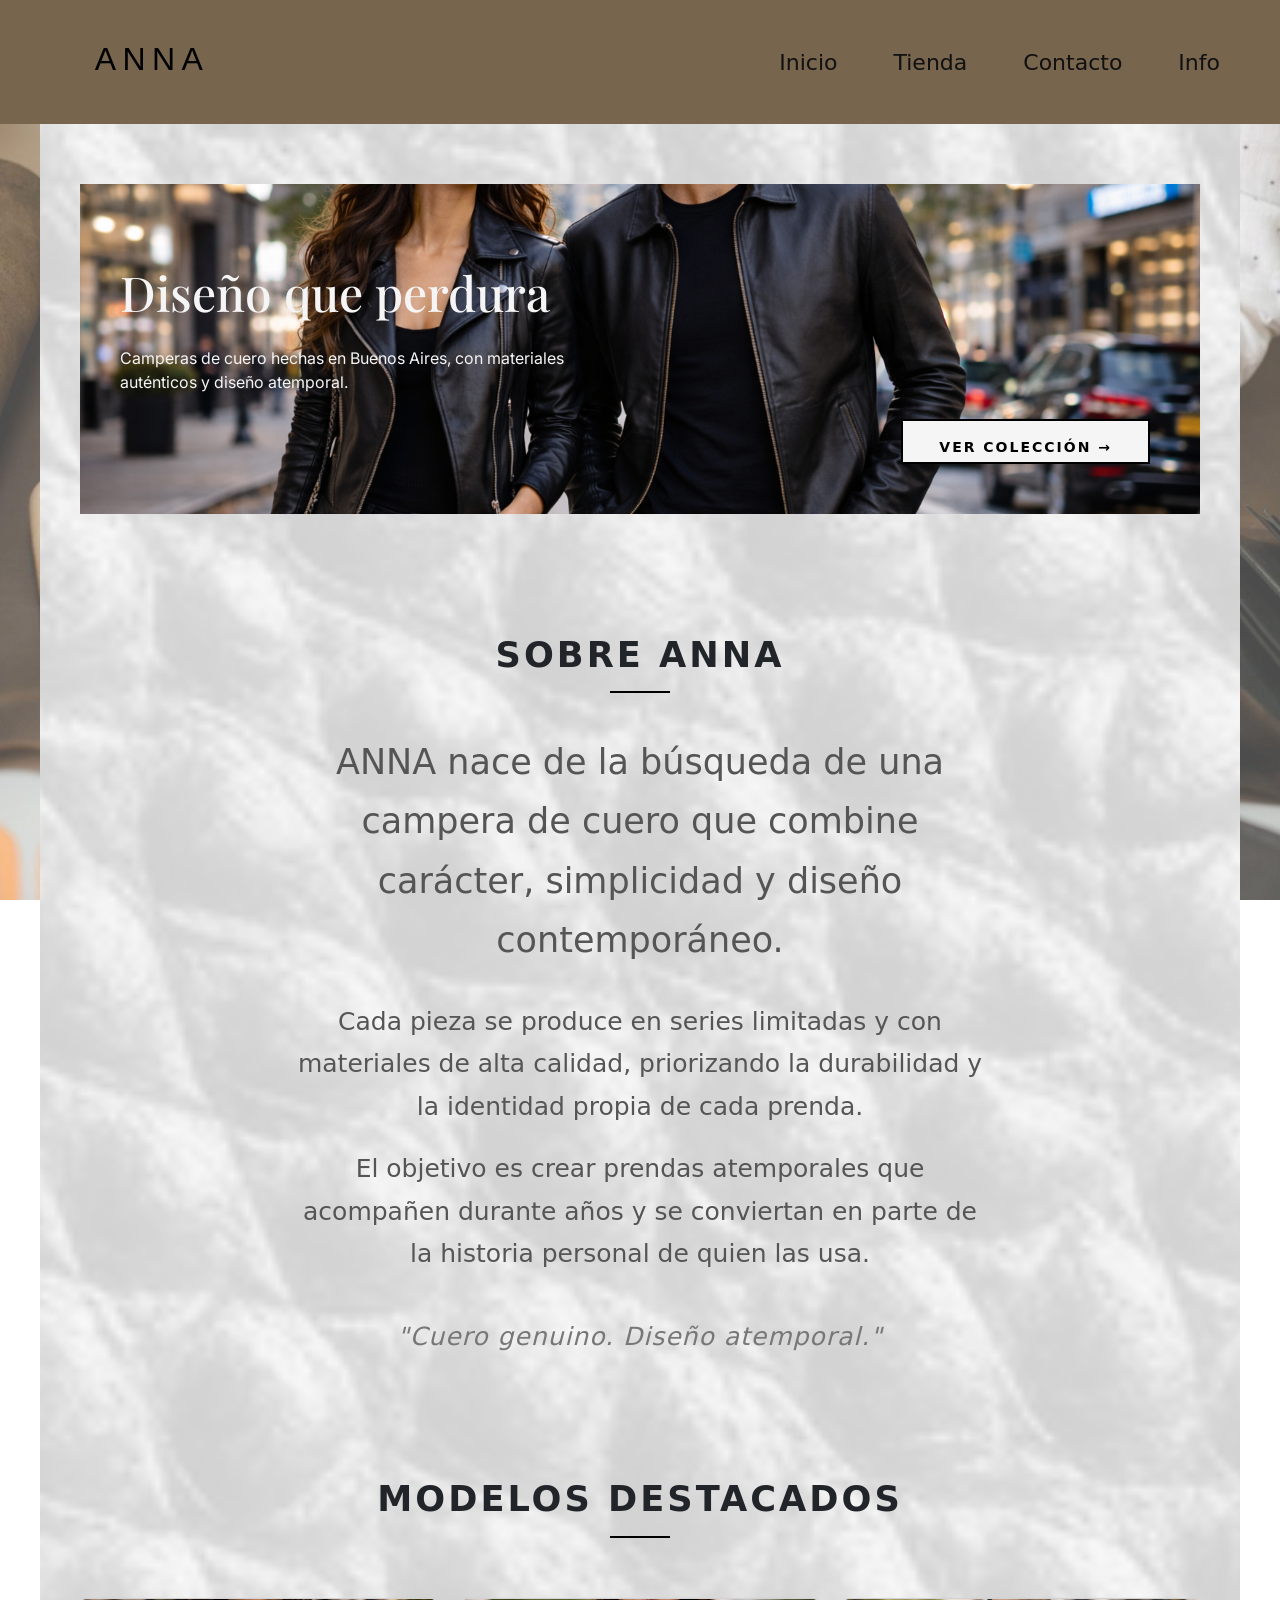
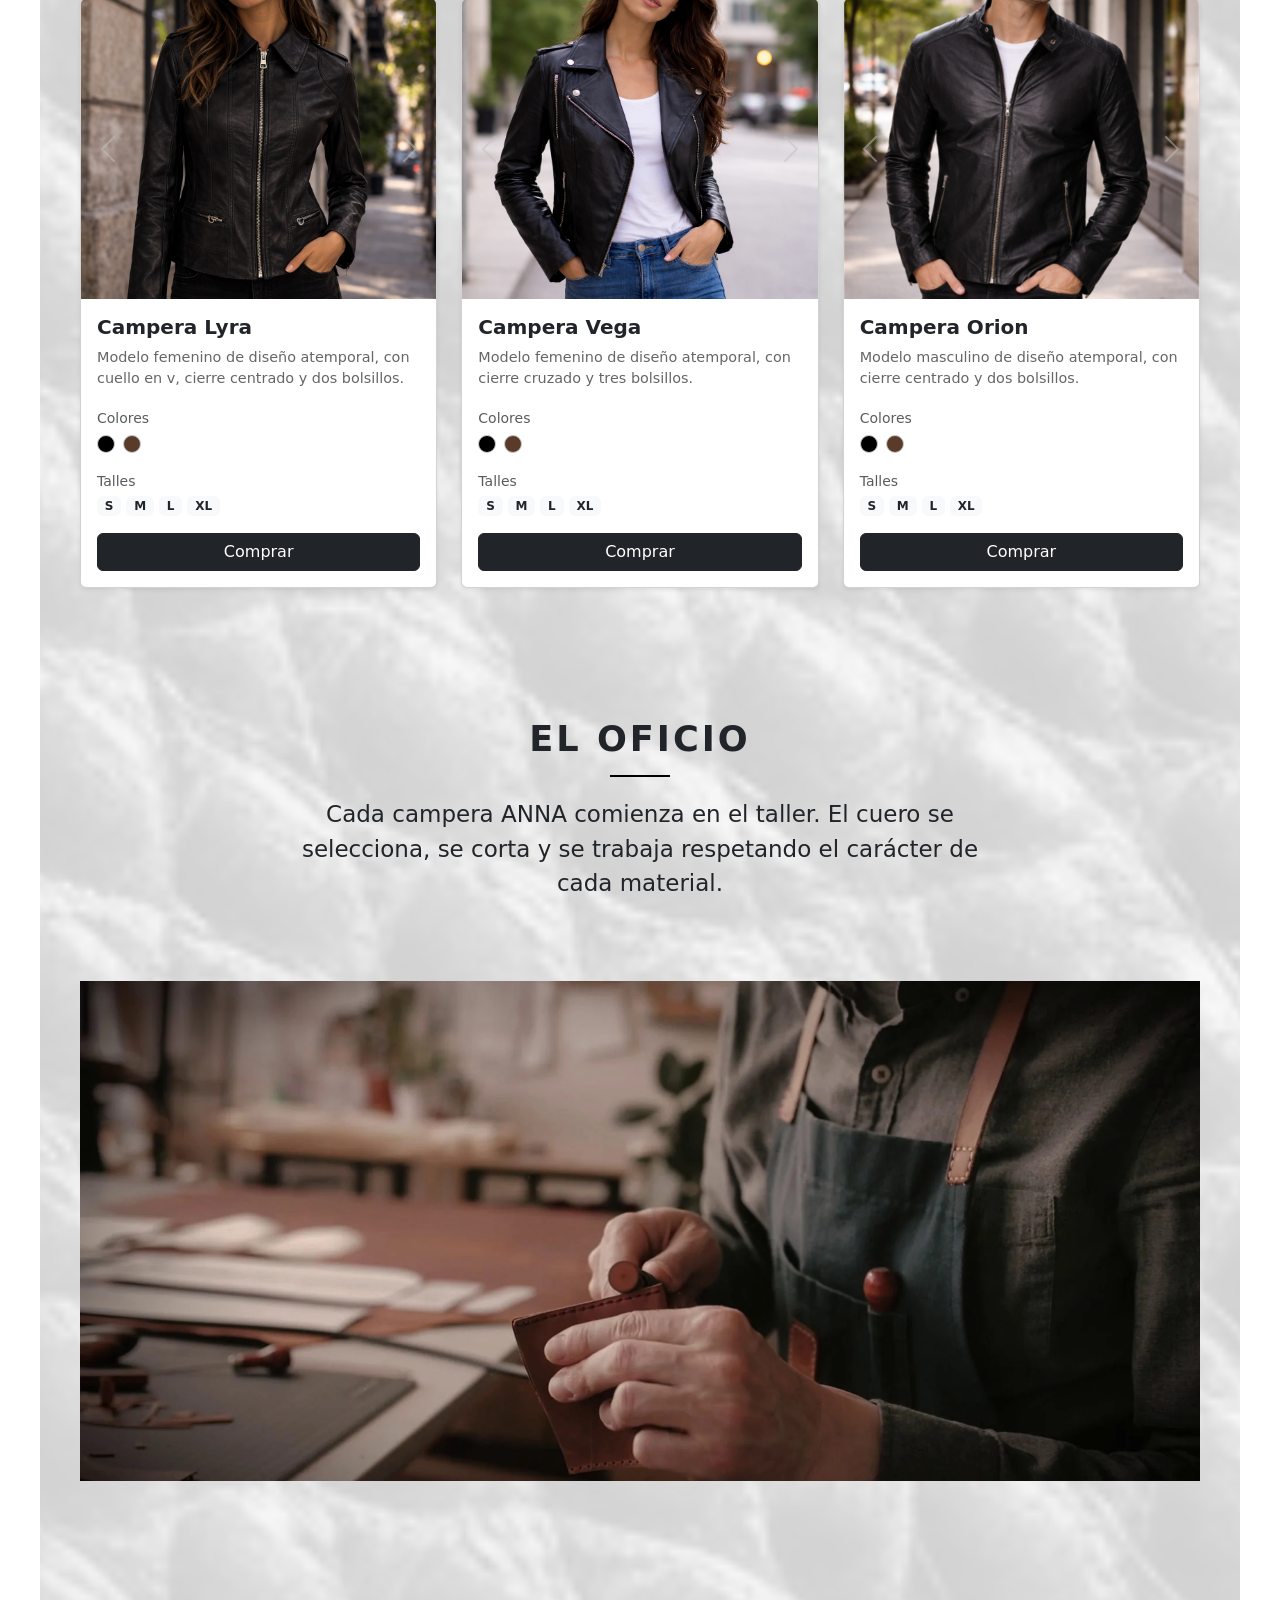
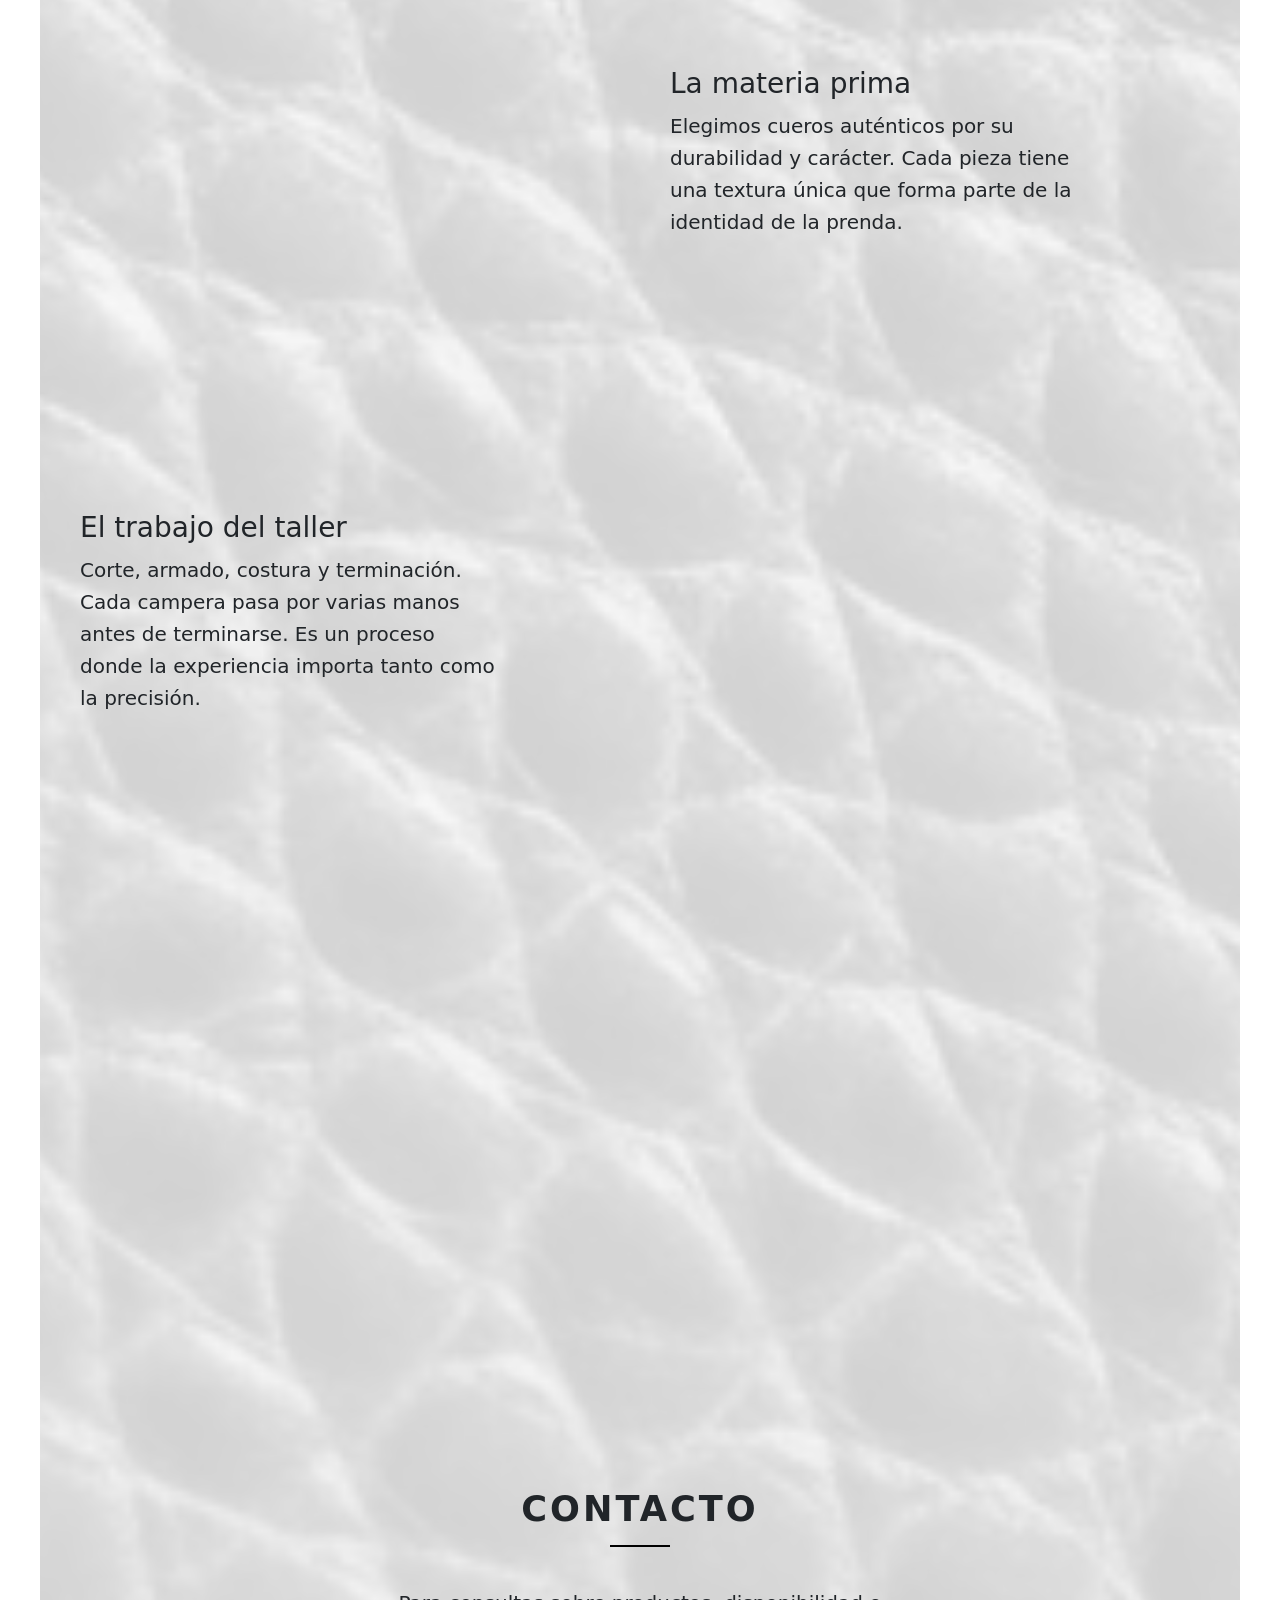
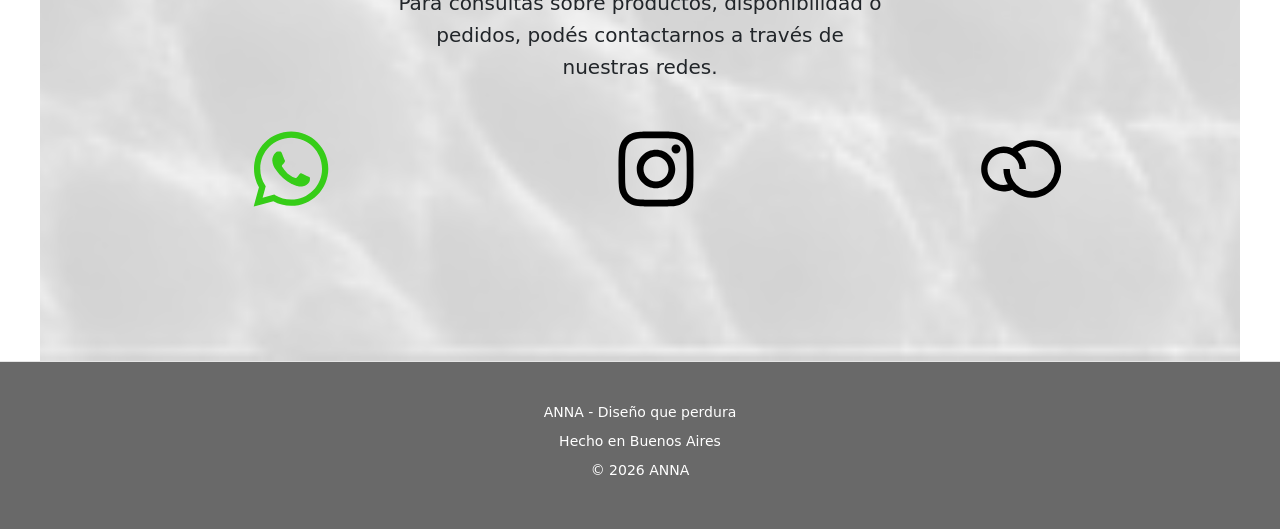
==== commit e86fc5c0: "migracion a sass completa" ====
--- a/index.html
+++ b/index.html
@@ -37,6 +37,7 @@
                     <li class="nav-item"><a class="nav-link" href="index.html">Inicio</a></li>
                     <li class="nav-item"><a class="nav-link" href="https://anna211.mitiendanube.com/" target="_blank">Tienda</a></li>
                     <li class="nav-item"><a class="nav-link" href="#contacto">Contacto</a></li>
+                    <li class="nav-item"><a class="nav-link" href="pages/info.html">Info</a></li>
                 </ul>
                 </div>
 
--- a/css/styles.css
+++ b/css/styles.css
@@ -74,6 +74,9 @@
 header .navbar {
   background-color: rgb(119, 101, 77);
 }
+header .navbar div ul {
+  gap: 40px;
+}
 header .navbar div ul li .nav-link {
   font-size: 22px;
   font-weight: 500;
@@ -100,6 +103,13 @@
   padding: 60px 40px;
   background-color: #fff;
   z-index: 1;
+}
+main .contenedor .coleccion-texto {
+  font-size: 20px;
+  text-align: center;
+  max-width: 500px;
+  margin: 0 auto 30px auto;
+  line-height: 1.6;
 }
 main .contenedor #hero {
   position: relative;
@@ -263,6 +273,41 @@
   width: 80px;
   height: 80px;
 }
+main .contenedor #info {
+  max-width: 800px;
+  margin: auto;
+  padding: 40px 20px;
+}
+main .contenedor #info .intro {
+  font-size: 20px;
+  text-align: center;
+  max-width: 500px;
+  margin: 0 auto 30px auto;
+  line-height: 1.6;
+}
+main .contenedor #info section {
+  margin: 40px 0;
+  border-bottom: 1px solid #ddd;
+  padding-bottom: 20px;
+}
+main .contenedor #info section h2 {
+  font-size: 24px;
+  margin-bottom: 10px;
+}
+main .contenedor #info section p {
+  font-size: 16px;
+}
+main .contenedor #info #talles img {
+  display: block;
+  width: 100%;
+  max-width: 600px;
+  height: auto;
+  margin: 30px auto;
+  border-radius: 12px;
+}
+main .contenedor #info #talles ul {
+  padding-top: 30px;
+}
 main .contenedor::before {
   content: "";
   position: absolute;
@@ -290,30 +335,33 @@
   overflow: hidden;
   transition: all 0.25s ease;
 }
+.producto-card .card-body .card-title {
+  font-weight: 600;
+}
+.producto-card .card-body .card-text {
+  font-size: 0.9rem;
+  color: #666;
+}
+.producto-card .card-body div .color-container {
+  display: flex;
+  gap: 8px;
+  margin-top: 5px;
+}
+.producto-card .card-body div .color-container .color.negro {
+  background: black;
+}
+.producto-card .card-body div .color-container .color.marron {
+  background: #5a3a29;
+}
 
 .producto-card:hover {
   transform: translateY(-6px);
   box-shadow: 0 10px 30px rgba(0, 0, 0, 0.15);
 }
 
-.card-title {
-  font-weight: 600;
-}
-
-.card-text {
-  font-size: 0.9rem;
-  color: #666;
-}
-
 .card img {
   object-fit: cover;
   height: 420px;
-}
-
-.color-container {
-  display: flex;
-  gap: 8px;
-  margin-top: 5px;
 }
 
 .color {
@@ -321,22 +369,6 @@
   height: 18px;
   border-radius: 50%;
   border: 1px solid #ccc;
-}
-
-.color.negro {
-  background: black;
-}
-
-.color.marron {
-  background: #5a3a29;
-}
-
-.coleccion-texto {
-  font-size: 20px;
-  text-align: center;
-  max-width: 500px;
-  margin: 0 auto 30px auto;
-  line-height: 1.6;
 }
 
 /* CAROUSEL */
@@ -474,5 +506,12 @@
     height: 28px;
   }
 }
+/* Imagen Talles */
+@media (max-width: 768px) {
+  .img-talles {
+    max-width: 100%;
+    margin: 20px auto;
+  }
+}
 
 /*# sourceMappingURL=styles.css.map */
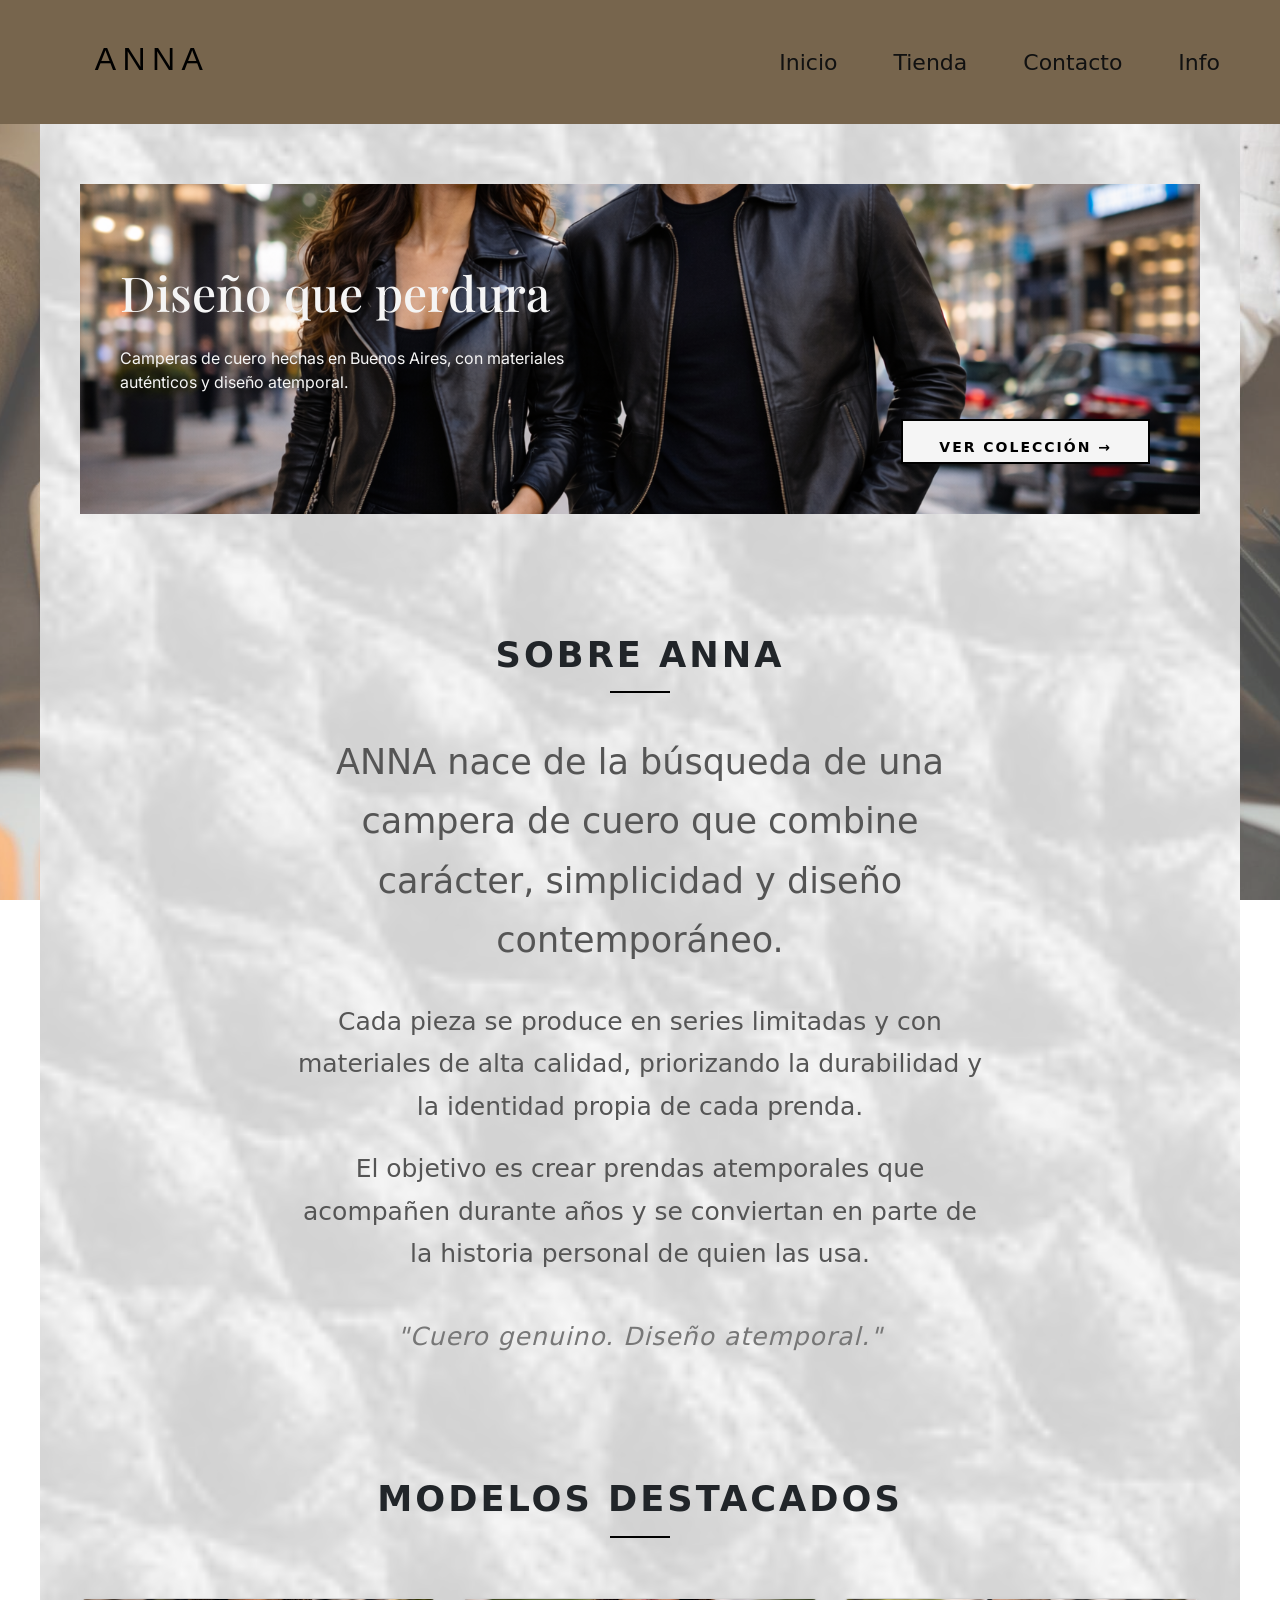
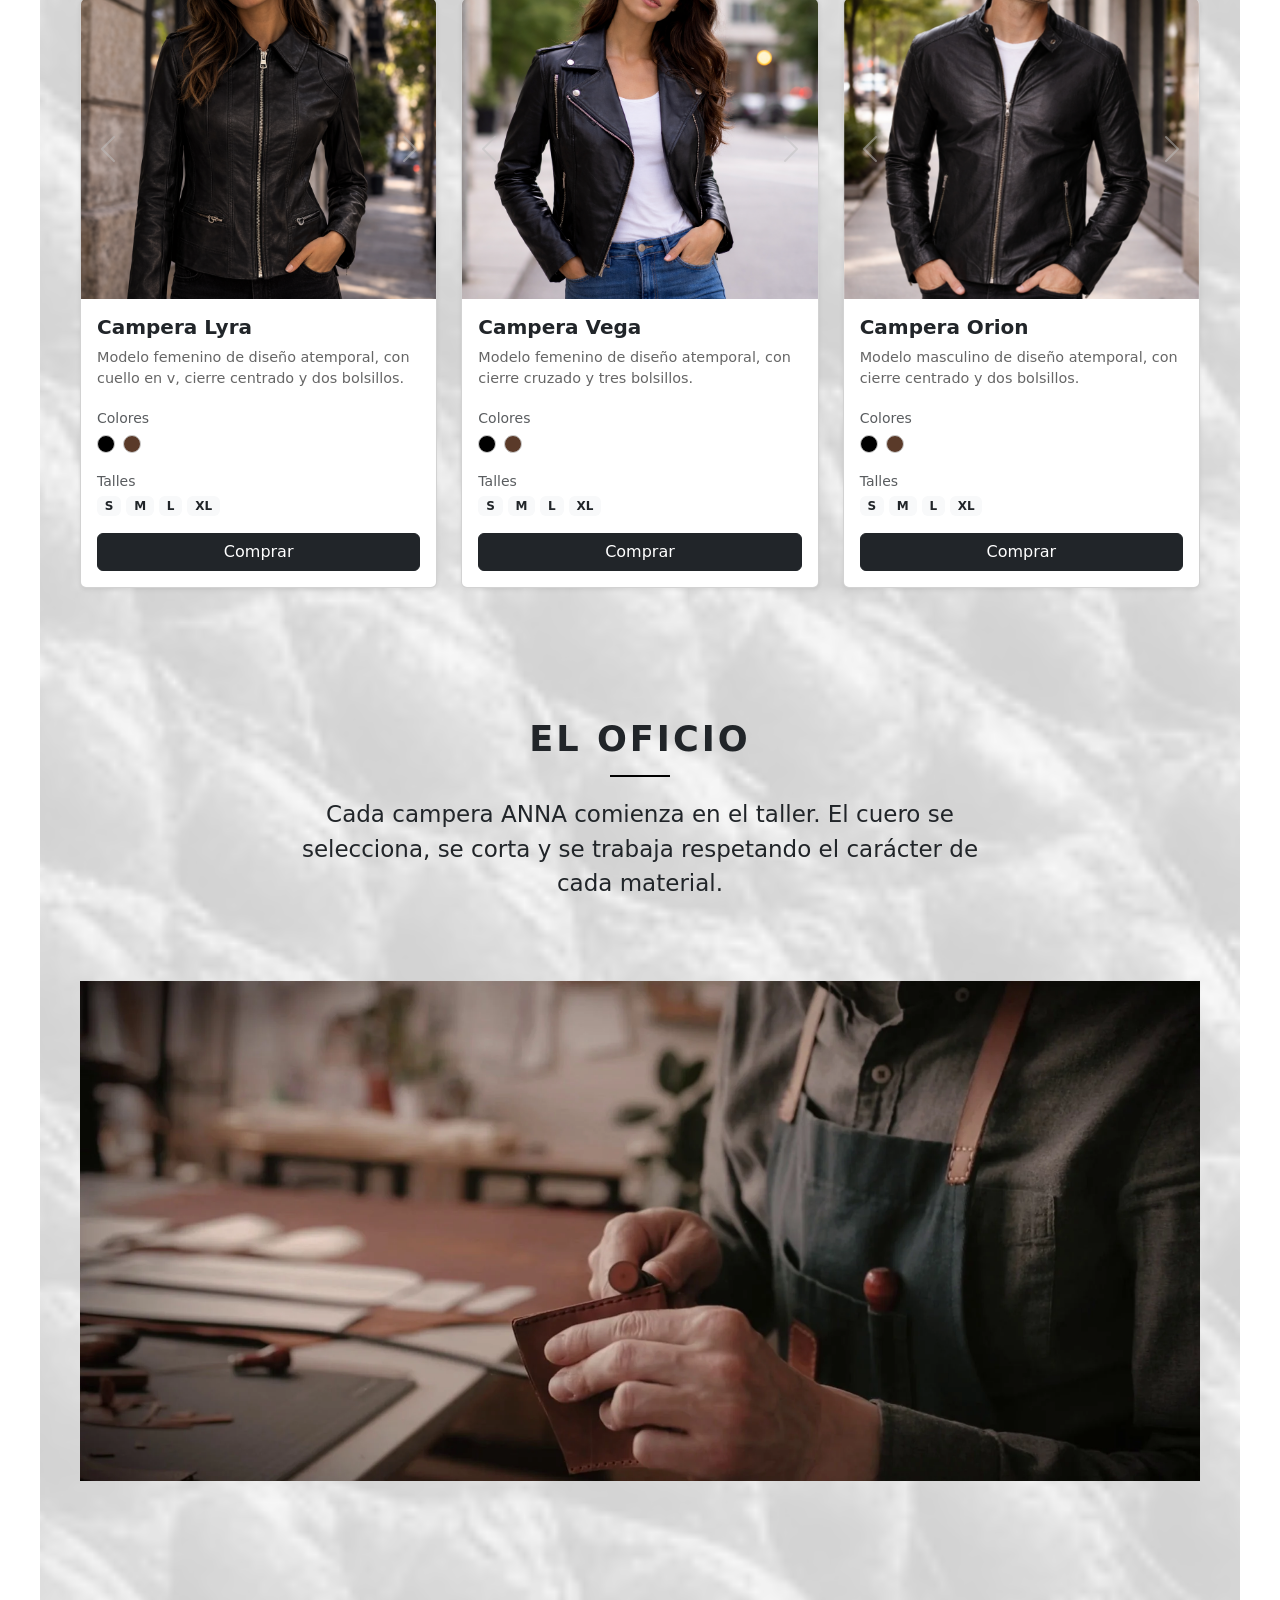
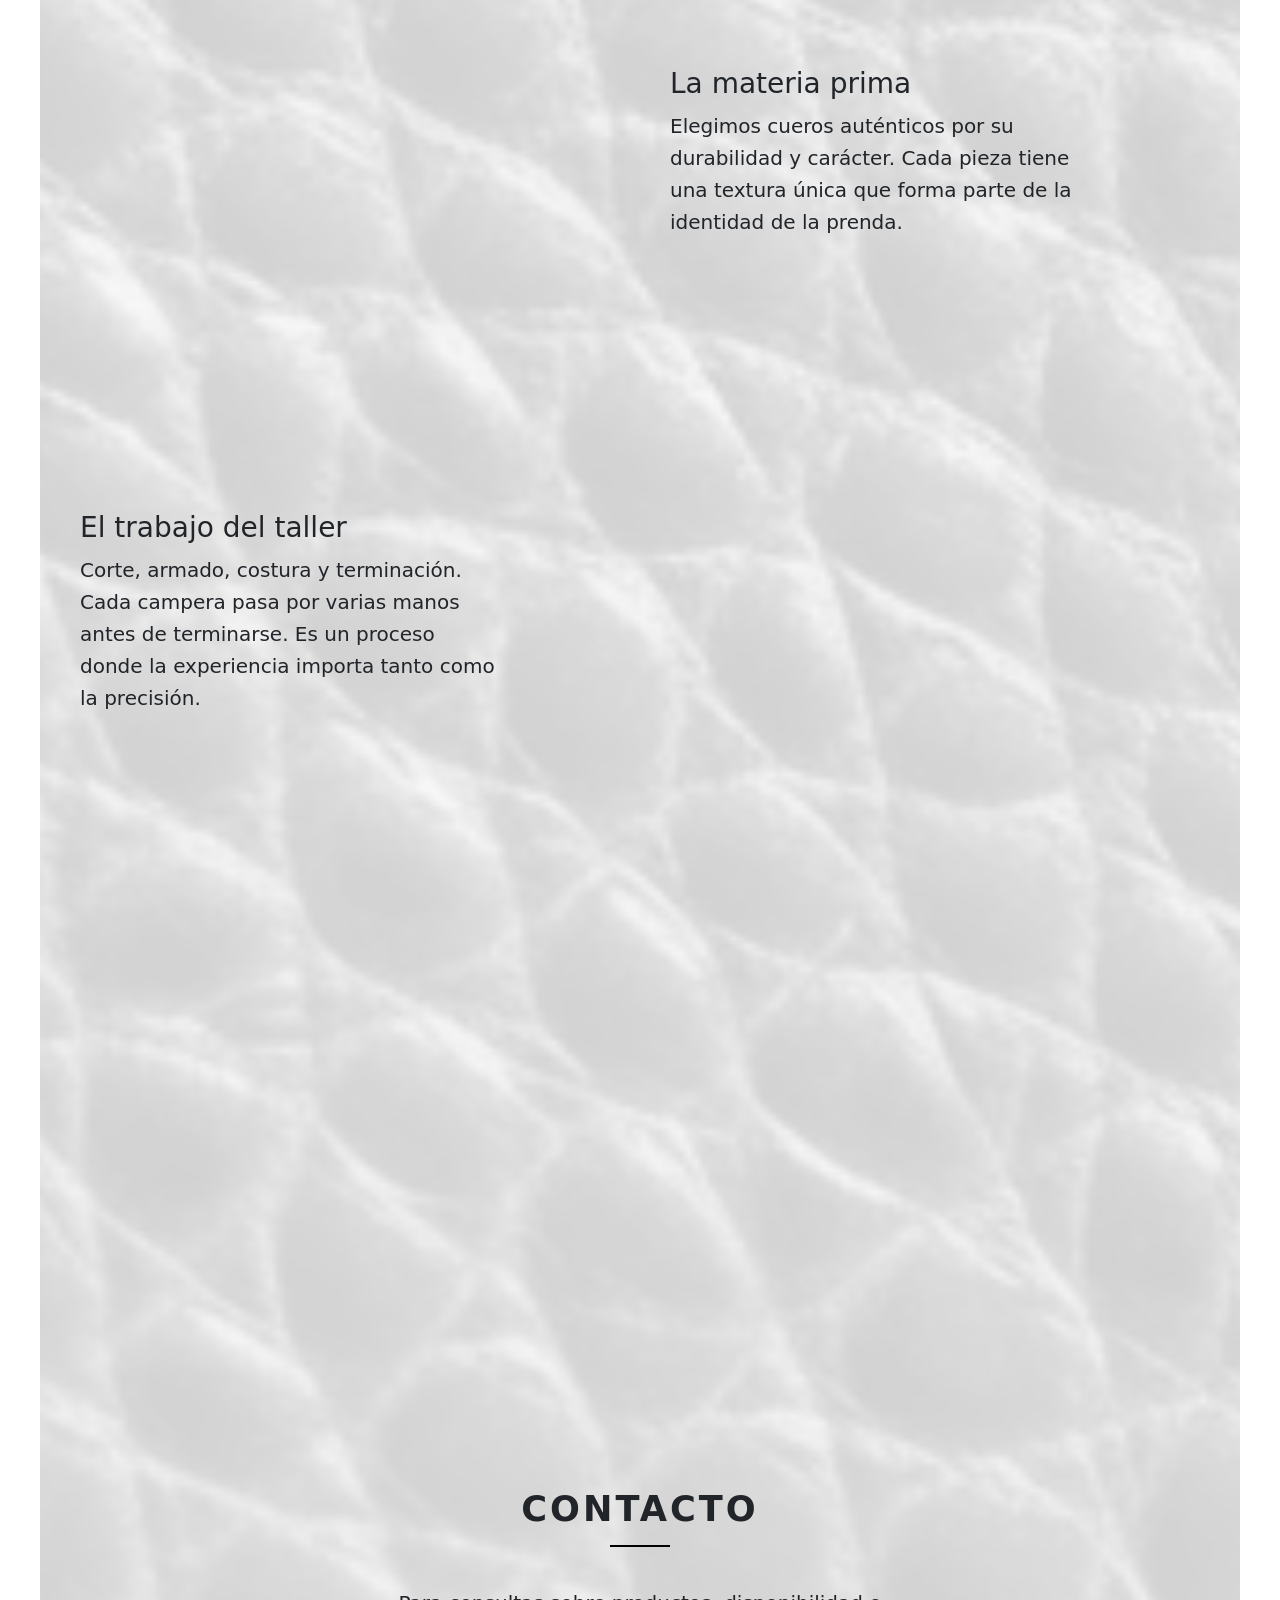
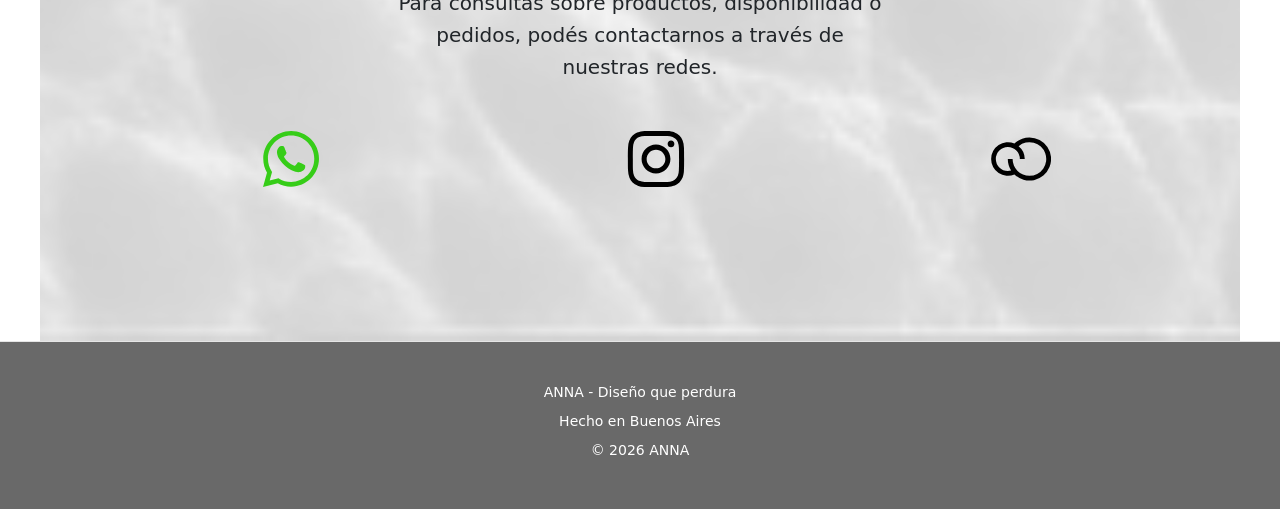
==== commit 17fb6851: "Agrego SEO al proyecto, mejoro los tamaños de los logos de las redes" ====
--- a/index.html
+++ b/index.html
@@ -3,6 +3,9 @@
 <head>
     <meta charset="UTF-8">
     <meta name="viewport" content="width=device-width, initial-scale=1.0">
+    <meta name="description" content="Camperas de cuero premium hechas en Buenos Aires. Diseño atemporal, materiales auténticos y producción limitada. ANNA.">
+    <meta name="keywords" content="camperas de cuero, moda argentina, ropa urbana, camperas premium, ANNA">
+    <meta name="author" content="ANNA">
     <link rel="stylesheet" href="css/styles.css">
     <link rel="preconnect" href="https://fonts.googleapis.com">
     <link rel="preconnect" href="https://fonts.gstatic.com" crossorigin>
@@ -19,7 +22,7 @@
             <div class="container-fluid">
 
                 <!-- Logo -->
-                <a class="navbar-brand" href="index.html"><img class="logo" src="images/logo-anna.svg" alt="Logo Anna"></a>
+                <a class="navbar-brand" href="index.html" title="Ir al inicio"><img class="logo" src="images/logo-anna.svg" alt="Logo Anna"></a>
 
                 <!-- Botón hamburguesa (solo aparece cuando colapsa) -->
                 <button 
@@ -34,10 +37,10 @@
                 <!-- Menú -->
                 <div class="collapse navbar-collapse" id="menuNav">
                 <ul class="navbar-nav ms-auto">
-                    <li class="nav-item"><a class="nav-link" href="index.html">Inicio</a></li>
-                    <li class="nav-item"><a class="nav-link" href="https://anna211.mitiendanube.com/" target="_blank">Tienda</a></li>
-                    <li class="nav-item"><a class="nav-link" href="#contacto">Contacto</a></li>
-                    <li class="nav-item"><a class="nav-link" href="pages/info.html">Info</a></li>
+                    <li class="nav-item"><a class="nav-link" href="index.html" title="Ir al inicio">Inicio</a></li>
+                    <li class="nav-item"><a class="nav-link" href="https://anna211.mitiendanube.com/" target="_blank" title="Ir a tienda online">Tienda</a></li>
+                    <li class="nav-item"><a class="nav-link" href="#contacto" title="Ir a la seccion contacto">Contacto</a></li>
+                    <li class="nav-item"><a class="nav-link" href="pages/info.html" title="Ir a la seccion informacion">Info</a></li>
                 </ul>
                 </div>
 
@@ -51,12 +54,12 @@
         <div class="contenedor">
 
             <section id="hero">
-                <h2>Diseño que perdura</h2>
+                <h1>Diseño que perdura</h1>
                 <p>
                     Camperas de cuero hechas en Buenos Aires, con materiales auténticos y diseño atemporal.
                 </p>
 
-                <a href="pages/coleccion.html" class="ver-coleccion-btn">
+                <a href="pages/coleccion.html" class="ver-coleccion-btn" title="Ir a coleccion">
                     Ver colección →
                 </a>
 
@@ -108,15 +111,15 @@
                                 <div class="carousel-inner">
 
                                     <div class="carousel-item active">
-                                        <img src="images/modelo-lyra-01.jpg" class="d-block w-100" alt="Campera lyra">
-                                    </div>
-
-                                    <div class="carousel-item">
-                                        <img src="images/modelo-lyra-02.jpg" class="d-block w-100" alt="Campera lyra">
-                                    </div>
-
-                                    <div class="carousel-item">
-                                        <img src="images/modelo-lyra-03.jpg" class="d-block w-100" alt="Campera lyra">
+                                        <img src="images/modelo-lyra-01.jpg" class="d-block w-100" alt="Campera de cuero modelo Lyra negra estilo urbano">
+                                    </div>
+
+                                    <div class="carousel-item">
+                                        <img src="images/modelo-lyra-02.jpg" class="d-block w-100" alt="Campera de cuero modelo Lyra negra estilo urbano">
+                                    </div>
+
+                                    <div class="carousel-item">
+                                        <img src="images/modelo-lyra-03.jpg" class="d-block w-100" alt="Campera de cuero modelo Lyra negra estilo urbano">
                                     </div>
 
                                 </div>
@@ -180,15 +183,15 @@
                                 <div class="carousel-inner">
 
                                     <div class="carousel-item active">
-                                        <img src="images/modelo-vega-01.jpg" class="d-block w-100" alt="Campera vega">
-                                    </div>
-
-                                    <div class="carousel-item">
-                                        <img src="images/modelo-vega-02.jpg" class="d-block w-100" alt="Campera vega">
-                                    </div>
-
-                                    <div class="carousel-item">
-                                        <img src="images/modelo-vega-03.jpg" class="d-block w-100" alt="Campera vega">
+                                        <img src="images/modelo-vega-01.jpg" class="d-block w-100" alt="Campera de cuero modelo Vega negra estilo urbano">
+                                    </div>
+
+                                    <div class="carousel-item">
+                                        <img src="images/modelo-vega-02.jpg" class="d-block w-100" alt="Campera de cuero modelo Vega negra estilo urbano">
+                                    </div>
+
+                                    <div class="carousel-item">
+                                        <img src="images/modelo-vega-03.jpg" class="d-block w-100" alt="Campera de cuero modelo Vega negra estilo urbano">
                                     </div>
 
                                 </div>
@@ -252,15 +255,15 @@
                                 <div class="carousel-inner">
 
                                     <div class="carousel-item active">
-                                        <img src="images/modelo-orion-01.jpg" class="d-block w-100" alt="Campera orion">
-                                    </div>
-
-                                    <div class="carousel-item">
-                                        <img src="images/modelo-orion-02.jpg" class="d-block w-100" alt="Campera orion">
-                                    </div>
-
-                                    <div class="carousel-item">
-                                        <img src="images/modelo-orion-03.jpg" class="d-block w-100" alt="Campera orion">
+                                        <img src="images/modelo-orion-01.jpg" class="d-block w-100" alt="Campera de cuero modelo Orion negra estilo urbano">
+                                    </div>
+
+                                    <div class="carousel-item">
+                                        <img src="images/modelo-orion-02.jpg" class="d-block w-100" alt="Campera de cuero modelo Orion negra estilo urbano">
+                                    </div>
+
+                                    <div class="carousel-item">
+                                        <img src="images/modelo-orion-03.jpg" class="d-block w-100" alt="Campera de cuero modelo Orion negra estilo urbano">
                                     </div>
 
                                 </div>
@@ -374,7 +377,7 @@
 
 
                 <div class="oficio-video">
-                    <video autoplay muted loop>
+                    <video autoplay muted loop loading="lazy">
                         <source src="videos/taller.mp4" type="video/mp4">
                     </video>
                 </div>
@@ -391,9 +394,9 @@
                 </p>
 
                 <ul>
-                    <li><a href="https://api.whatsapp.com/send/?phone=541170271468&text&type=phone_number&app_absent=0" target="_blank"><img src="images/whatsapp.svg" alt="Logo Whatsapp"></a></li>
-                    <li><a href="https://www.instagram.com/anna.cueros/" target="_blank"><img src="images/instagram.svg" alt="Logo Instagram"></a></li>
-                    <li><a href="https://anna211.mitiendanube.com/" target="_blank"><img src="images/tiendanube.svg" alt="Logo Tiendanube"></a></li>
+                    <li><a href="https://api.whatsapp.com/send/?phone=541170271468&text&type=phone_number&app_absent=0" target="_blank" title="Ir a whatsapp"><img src="images/whatsapp.svg" alt="Contactar por WhatsApp"></a></li>
+                    <li><a href="https://www.instagram.com/anna.cueros/" target="_blank" title="Ir a instagram"><img src="images/instagram.svg" alt="Contactar por Instagram"></a></li>
+                    <li><a href="https://anna211.mitiendanube.com/" target="_blank" title="Ir a tiendanube"><img src="images/tiendanube.svg" alt="Contactar por Tiendanube"></a></li>
                 </ul>
 
             </section>
--- a/css/styles.css
+++ b/css/styles.css
@@ -43,6 +43,25 @@
   margin-bottom: 80px;
 }
 
+section .titulo-pagina {
+  font-size: 2.6rem;
+  font-weight: 600;
+  text-transform: uppercase;
+  letter-spacing: 3px;
+  text-align: center;
+  margin-bottom: 40px;
+  position: relative;
+}
+
+section .titulo-pagina::after {
+    content: "";
+    display: block;
+    width: 60px;
+    height: 2px;
+    background: black;
+    margin: 15px auto 0 auto;
+}
+
 .section-title {
   font-size: 2.2rem;
   font-weight: 600;
@@ -121,7 +140,7 @@
   align-items: none;
   z-index: 1;
 }
-main .contenedor #hero h2 {
+main .contenedor #hero h1 {
   font-family: "Playfair Display", serif;
   font-size: 48px;
   font-weight: 500;
@@ -270,8 +289,8 @@
   margin-bottom: 12px;
 }
 main .contenedor #contacto ul li a img {
-  width: 80px;
-  height: 80px;
+  width: 60px;
+  height: 60px;
 }
 main .contenedor #info {
   max-width: 800px;
@@ -471,7 +490,7 @@
   #hero {
     padding: 80px 30px;
   }
-  #hero h2 {
+  #hero h1 {
     font-size: 34px;
   }
   #hero p {
